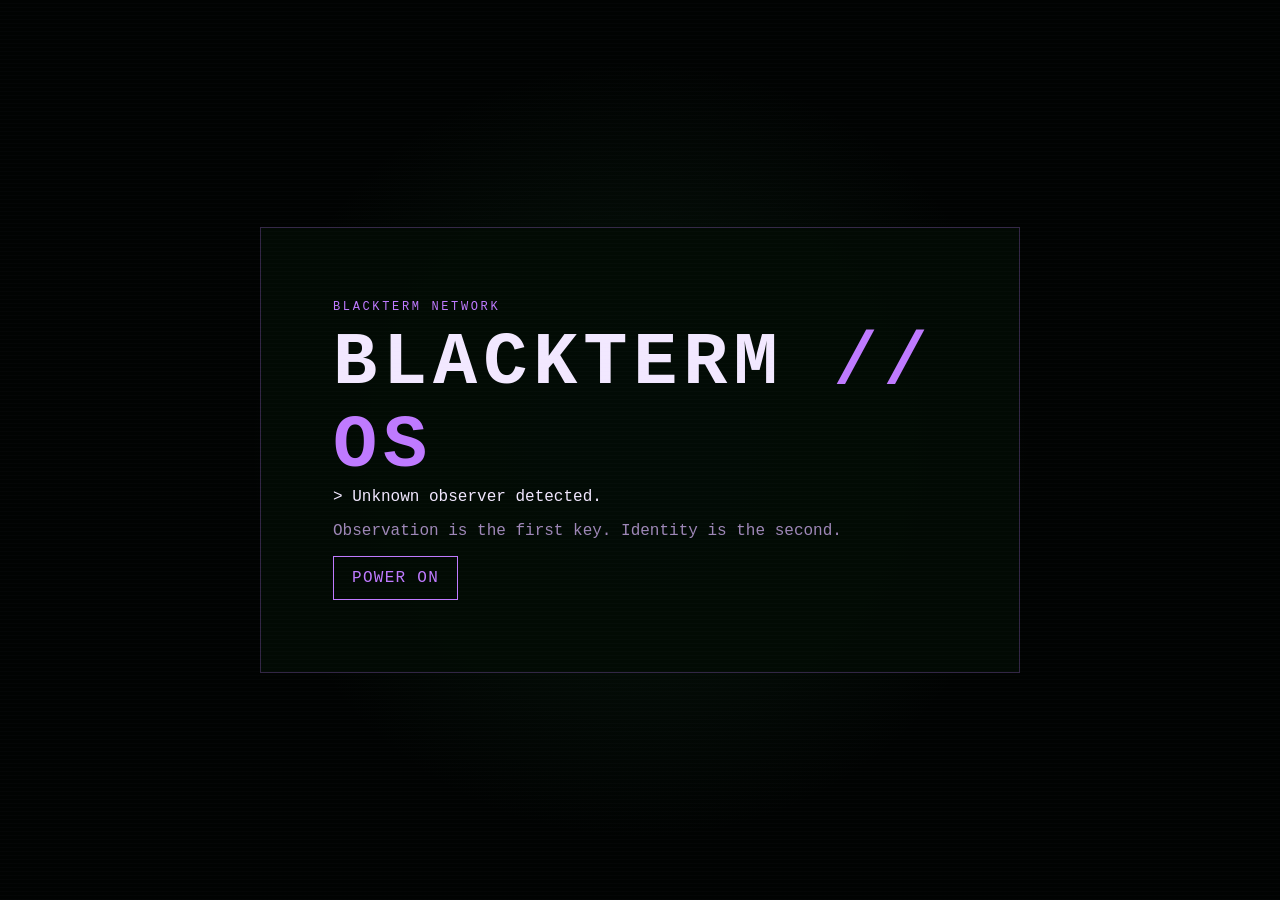
==== static/index.html @ 44a2e01e "Initial BLACKTERM release" ====
<!doctype html>
<html lang="en">
<head>
  <meta charset="utf-8">
  <meta name="viewport" content="width=device-width, initial-scale=1">
  <title>BLACKTERM OS // THE ARCHIVE</title>
  <link rel="stylesheet" href="/static/styles.css">
  <link rel="stylesheet" href="/static/os/os.css">
</head>
<body>
  <div id="crt-poweron" class="crt-poweron hidden" aria-hidden="true">
    <div class="crt-line"></div>
    <div class="crt-bloom"></div>
    <div class="crt-static"></div>
  </div>

  <section id="boot-sequence" class="boot-sequence hidden">
    <div class="boot-frame">
      <p class="eyebrow">BLACKTERM NETWORK</p>
      <h2>RESTORING SESSION</h2>
      <div id="boot-lines" class="boot-lines"></div>
      <div class="boot-progress"><i id="boot-progress-bar"></i></div>
      <div id="boot-summary" class="boot-summary"></div>
      <button id="boot-continue" class="hidden">PRESS ENTER</button>
    </div>
  </section>

  <section id="gate" class="os-gate">
    <div class="os-gate-card">
      <p class="eyebrow">BLACKTERM NETWORK</p>
      <h1>BLACKTERM <span>// OS</span></h1>
      <p>&gt; Unknown observer detected.</p>
      <p class="os-muted">Observation is the first key. Identity is the second.</p>
      <button id="begin-button">POWER ON</button>
    </div>
  </section>

  <main id="desktop" class="bt-desktop hidden os-startup-pending" aria-label="BLACKTERM OS desktop">

    <section id="desktop-bootstrap" class="desktop-bootstrap" aria-live="polite">
      <div class="desktop-bootstrap-card">
        <div class="bootstrap-heading">
          <span>BLACKTERM OS</span>
          <strong>BOOTSTRAP SEQUENCE</strong>
        </div>
        <div id="bootstrap-log" class="bootstrap-log"></div>
        <div class="bootstrap-progress">
          <i id="bootstrap-progress-bar"></i>
        </div>
        <div class="bootstrap-footer">
          <span id="bootstrap-stage">INITIALIZING</span>
          <strong id="bootstrap-percent">0%</strong>
        </div>
      </div>
    </section>

    <div class="desktop-wallpaper">

      <div class="void-orbit orbit-one"></div>
      <div class="void-orbit orbit-two"></div>
      <div class="void-sweep"></div>
      <svg id="relay-links" class="relay-links" viewBox="0 0 1000 700" preserveAspectRatio="none">
        <path id="link-a-b" d="M280 210 C420 130, 590 150, 725 240"></path>
        <path id="link-b-d" d="M725 240 C790 350, 760 470, 690 530"></path>
        <path id="link-d-c" d="M690 530 C560 610, 430 600, 350 510"></path>
        <path id="link-c-a" d="M350 510 C260 430, 235 320, 280 210"></path>
      </svg>
      <div class="packet packet-1"></div>
      <div class="packet packet-2"></div>
      <div class="relay-node node-a"><i></i><span>R-01</span></div>
      <div class="relay-node node-b"><i></i><span>R-07</span></div>
      <div class="relay-node node-c"><i></i><span>R-13</span></div>
      <div class="relay-node node-d"><i></i><span>R-19</span></div>
      <div class="void-dust"></div>

      <div class="wallpaper-mark">
        <span>BLACKTERM</span>
        <strong>// THE ARCHIVE</strong>
        <small>RECOVERED INTELLIGENCE WORKSTATION</small>
      </div>
    </div>

    <header class="os-topbar">
      <div class="os-brand">BLACKTERM OS</div>
      <div class="os-system-state">
        <span><i></i><strong id="living-heartbeat">ONLINE</strong></span>
        <span>MAIL <strong id="living-mail-count">0</strong></span>
        <span>EVENTS <strong id="living-event-count">0</strong></span>
        <span>INTEGRITY <strong id="living-integrity">100%</strong></span>
      </div>
      <div class="os-user">
        <span id="os-codename">OBS-00000</span>
        <button id="ambient-toggle" type="button">AUDIO: OFF</button>
      </div>
    </header>

    <section id="desktop-icons" class="desktop-icons">
      <button class="desktop-icon" data-open-app="archive">
        <span class="icon-glyph">A</span><strong>Archive</strong>
      </button>
      <button class="desktop-icon" data-open-app="terminal">
        <span class="icon-glyph">&gt;_</span><strong>Terminal</strong>
      </button>
      <button class="desktop-icon" data-open-app="explorer">
        <span class="icon-glyph">▣</span><strong>Files</strong>
      </button>
      <button class="desktop-icon" data-open-app="mail">
        <span class="icon-glyph">✉</span><strong>Mail</strong>
      </button>

      <button class="desktop-icon extended-app" data-open-app="processes">
        <span class="icon-glyph">▥</span><strong>Processes</strong>
      </button>
      <button class="desktop-icon extended-app" data-open-app="relay">
        <span class="icon-glyph">⌁</span><strong>Relay Monitor</strong>
      </button>
      <button class="desktop-icon extended-app" data-open-app="worldmap">
        <span class="icon-glyph">◎</span><strong>World Map</strong>
      </button>
      <button class="desktop-icon extended-app" data-open-app="knowledge">
        <span class="icon-glyph">K</span><strong>Knowledge</strong>
      </button>
      <button class="desktop-icon extended-app" data-open-app="editor">
        <span class="icon-glyph">✦</span><strong>Puzzle Editor</strong>
      </button>
      <button class="desktop-icon extended-app" data-open-app="audio">
        <span class="icon-glyph">♫</span><strong>Audio</strong>
      </button>
      <button class="desktop-icon extended-app" data-open-app="images">
        <span class="icon-glyph">▧</span><strong>Images</strong>
      </button>
      <button class="desktop-icon extended-app" data-open-app="hex">
        <span class="icon-glyph">0x</span><strong>Hex Viewer</strong>
      </button>
      <button class="desktop-icon extended-app" data-open-app="logs">
        <span class="icon-glyph">≡</span><strong>Logs</strong>
      </button>

      <button class="desktop-icon extended-app generator-icon" data-open-app="generator">
        <span class="icon-glyph">∞</span><strong>Generator</strong>
      </button>

      <button class="desktop-icon extended-app" data-open-app="search">
        <span class="icon-glyph">⌕</span><strong>Search</strong>
      </button>

    </section>

    <section id="window-layer" class="window-layer"></section>
    <aside id="toast-layer" class="toast-layer" aria-live="polite"></aside>

    <aside id="start-menu" class="start-menu hidden">
      <div class="start-profile">
        <span id="start-codename">OBS-00000</span>
        <small>AUTHORIZED OBSERVER</small>
      </div>
      <button data-open-app="archive">Archive</button>
      <button data-open-app="terminal">Terminal</button>
      <button data-open-app="explorer">File Explorer</button>
      <button data-open-app="mail">Mail</button>

      <button data-open-app="processes">Process Monitor</button>
      <button data-open-app="relay">Relay Monitor</button>
      <button data-open-app="worldmap">World Map</button>
      <button data-open-app="knowledge">Knowledge Base</button>
      <button data-open-app="editor">Puzzle Editor</button>
      <button data-open-app="audio">Audio Console</button>
      <button data-open-app="images">Image Viewer</button>
      <button data-open-app="hex">Hex Viewer</button>
      <button data-open-app="logs">Log Viewer</button>
      <button data-open-app="generator">Investigation Generator</button>
      <button data-open-app="search">Search Index</button>

      <a href="/admin">Archive Studio</a>
    </aside>

    <footer class="taskbar">
      <button id="start-button" class="start-button">BT</button>
      <div id="task-buttons" class="task-buttons"></div>
      <div class="taskbar-status">
        <span id="task-signal">SIGNAL 97%</span>
        <time id="os-clock">00:00:00 UTC</time>
      </div>
    </footer>
  </main>

  <template id="window-template">
    <article class="os-window">
      <header class="window-titlebar">
        <div class="window-title"></div>
        <div class="window-controls">
          <button data-window-action="minimize" aria-label="Minimize">—</button>
          <button data-window-action="maximize" aria-label="Maximize">□</button>
          <button data-window-action="close" aria-label="Close">×</button>
        </div>
      </header>
      <div class="window-content"></div>
      <div class="window-resize-handle" aria-hidden="true"></div>
    </article>
  </template>

  <template id="terminal-app-template">
    <section class="terminal-app">
      <div id="terminal-output" class="terminal-output" aria-live="polite"></div>
      <form id="terminal-form" class="terminal-form" autocomplete="off">
        <label for="terminal-input">OBS@ARCHIVE:~$</label>
        <input id="terminal-input" spellcheck="false" autocapitalize="off" autocomplete="off">
      </form>
      <p class="terminal-help">Type <strong>help</strong>. Use ↑/↓ and Tab.</p>
    </section>
  </template>

  <!-- archive-node-002: dGhlIG1hY2hpbmUgcmVtZW1iZXJz -->
  <!-- archive-node-003-source: NOTHING -->
  <script type="module" src="/static/app.js"></script>
</body>
</html>
---- static/styles.css ----
:root {
  color-scheme: dark;
  --bg: #030604;
  --panel: rgba(7, 17, 10, .88);
  --line: rgba(107, 255, 151, .22);
  --text: #d9ffe3;
  --muted: #72977c;
  --glow: #6bff97;
  --danger: #ff6b76;
  --archive-fragment-style: "HIDDEN";
}

* { box-sizing: border-box; }

body {
  margin: 0;
  min-height: 100vh;
  background:
    radial-gradient(circle at 50% -20%, rgba(36, 124, 63, .23), transparent 42%),
    linear-gradient(180deg, #050a06 0%, var(--bg) 70%);
  color: var(--text);
  font-family: Consolas, "Courier New", monospace;
}

body::before {
  content: "";
  position: fixed;
  inset: 0;
  pointer-events: none;
  background: repeating-linear-gradient(
    0deg,
    rgba(255,255,255,.018) 0,
    rgba(255,255,255,.018) 1px,
    transparent 1px,
    transparent 4px
  );
}

.noise {
  position: fixed;
  inset: 0;
  opacity: .035;
  pointer-events: none;
  background-image: url("data:image/svg+xml,%3Csvg viewBox='0 0 180 180' xmlns='http://www.w3.org/2000/svg'%3E%3Cfilter id='n'%3E%3CfeTurbulence type='fractalNoise' baseFrequency='.8' numOctaves='4' stitchTiles='stitch'/%3E%3C/filter%3E%3Crect width='100%25' height='100%25' filter='url(%23n)' opacity='1'/%3E%3C/svg%3E");
}

.shell {
  width: min(1080px, calc(100% - 32px));
  margin: 0 auto;
  padding: 48px 0 80px;
}

header {
  display: flex;
  align-items: flex-end;
  justify-content: space-between;
  gap: 24px;
  margin-bottom: 26px;
}

h1, h2, h3, p { margin-top: 0; }
h1 { margin-bottom: 0; letter-spacing: .08em; font-size: clamp(1.8rem, 5vw, 3.8rem); }
h1 span { color: var(--glow); }
h2 { margin-bottom: 0; }
.eyebrow { color: var(--glow); letter-spacing: .22em; font-size: .75rem; margin-bottom: 8px; }

.signal {
  color: var(--muted);
  font-size: .75rem;
  letter-spacing: .1em;
}
.signal i {
  display: inline-block;
  width: 8px;
  height: 8px;
  margin-right: 8px;
  border-radius: 50%;
  background: var(--glow);
  box-shadow: 0 0 16px var(--glow);
}

.panel {
  background: var(--panel);
  border: 1px solid var(--line);
  box-shadow: inset 0 0 40px rgba(39, 255, 96, .025);
  padding: 24px;
  backdrop-filter: blur(8px);
}

.gate { padding: clamp(28px, 7vw, 72px); }
.terminal-line { color: var(--glow); }

button {
  border: 1px solid var(--glow);
  background: transparent;
  color: var(--glow);
  padding: 12px 18px;
  font: inherit;
  cursor: pointer;
  letter-spacing: .08em;
  transition: .18s ease;
}

button:hover {
  background: var(--glow);
  color: #001b08;
  box-shadow: 0 0 24px rgba(107, 255, 151, .25);
}

.hidden { display: none !important; }

.status-grid {
  display: grid;
  grid-template-columns: repeat(3, 1fr);
  gap: 14px;
  margin-bottom: 14px;
}
.status-grid span { color: var(--muted); font-size: .72rem; }
.status-grid strong { display: block; margin-top: 10px; color: var(--glow); font-size: 1.15rem; }

.section-heading {
  display: flex;
  justify-content: space-between;
  gap: 20px;
  align-items: end;
  padding-bottom: 18px;
  border-bottom: 1px solid var(--line);
}

#solve-count { color: var(--muted); font-size: .78rem; }

.challenge {
  padding: 28px 0;
  border-bottom: 1px solid var(--line);
}
.challenge:last-child { border-bottom: 0; padding-bottom: 0; }
.challenge-top { display: flex; justify-content: space-between; gap: 20px; }
.challenge-number, .category { color: var(--glow); font-size: .72rem; letter-spacing: .12em; }
.challenge h3 { margin: 7px 0 14px; font-size: 1.35rem; }
.briefing { color: #a9c9b0; line-height: 1.65; max-width: 760px; }
.artifact {
  margin: 16px 0;
  padding: 14px;
  border-left: 2px solid var(--glow);
  background: rgba(107,255,151,.04);
  color: var(--glow);
  white-space: pre-wrap;
}

form { display: flex; max-width: 650px; margin-top: 18px; }
input {
  flex: 1;
  min-width: 0;
  border: 1px solid var(--line);
  border-right: 0;
  background: #020704;
  color: var(--text);
  font: inherit;
  padding: 12px 14px;
  outline: none;
}
input:focus { border-color: var(--glow); }
.result { min-height: 18px; margin: 12px 0 0; color: var(--muted); }
.result.correct { color: var(--glow); }
.result.wrong { color: var(--danger); }
.challenge.solved { opacity: .72; }
.challenge.solved form { display: none; }

@media (max-width: 700px) {
  header { align-items: flex-start; flex-direction: column; }
  .status-grid { grid-template-columns: 1fr; }
  .challenge-top, .section-heading { align-items: flex-start; flex-direction: column; }
}


.terminal-panel {
  margin-bottom: 14px;
}

.terminal-state {
  color: var(--muted);
  font-size: .74rem;
  letter-spacing: .12em;
}

.terminal-state i {
  display: inline-block;
  width: 7px;
  height: 7px;
  margin-right: 7px;
  border-radius: 50%;
  background: var(--glow);
  box-shadow: 0 0 12px var(--glow);
}

.terminal-output {
  height: 360px;
  margin-top: 20px;
  overflow-y: auto;
  border: 1px solid var(--line);
  background: rgba(0, 4, 1, .82);
  padding: 18px;
  line-height: 1.55;
  scrollbar-width: thin;
}

.terminal-line-output {
  margin: 0 0 8px;
  white-space: pre-wrap;
  overflow-wrap: anywhere;
}

.terminal-line-output.command {
  color: var(--glow);
}

.terminal-line-output.muted {
  color: var(--muted);
}

.terminal-line-output.error {
  color: var(--danger);
}

.terminal-line-output.system {
  color: #c9ffd6;
}

.terminal-form {
  display: flex;
  align-items: center;
  max-width: none;
  margin-top: 12px;
  border: 1px solid var(--line);
  background: #020704;
}

.terminal-form:focus-within {
  border-color: var(--glow);
  box-shadow: 0 0 18px rgba(107, 255, 151, .08);
}

.terminal-form label {
  flex: 0 0 auto;
  padding-left: 14px;
  color: var(--glow);
  font-size: .86rem;
}

.terminal-form input {
  width: 100%;
  border: 0;
  padding-left: 10px;
}

.terminal-help {
  margin: 10px 0 0;
  color: var(--muted);
  font-size: .74rem;
}

.terminal-help strong {
  color: var(--glow);
}

.terminal-glitch {
  animation: terminal-glitch .18s steps(2, end) 4;
}

@keyframes terminal-glitch {
  0% { transform: translate(0); filter: none; }
  25% { transform: translate(2px, -1px); filter: contrast(1.5); }
  50% { transform: translate(-2px, 1px); }
  75% { transform: translate(1px, 1px); filter: brightness(1.4); }
  100% { transform: translate(0); filter: none; }
}


.boot-sequence {
  position: fixed;
  inset: 0;
  z-index: 9999;
  display: grid;
  place-items: center;
  background:
    radial-gradient(circle at center, rgba(25, 100, 45, .15), transparent 55%),
    #010302;
}

.boot-frame {
  width: min(760px, calc(100% - 32px));
  border: 1px solid var(--line);
  background: rgba(2, 8, 4, .96);
  padding: clamp(28px, 6vw, 62px);
  box-shadow: 0 0 80px rgba(107,255,151,.06);
}

.boot-lines {
  min-height: 180px;
  margin: 26px 0;
  color: var(--muted);
  line-height: 1.7;
}

.boot-lines p {
  margin: 0 0 7px;
}

.boot-progress {
  height: 8px;
  border: 1px solid var(--line);
  margin: 20px 0;
  overflow: hidden;
}

.boot-progress i {
  display: block;
  width: 0%;
  height: 100%;
  background: var(--glow);
  box-shadow: 0 0 18px var(--glow);
  transition: width .35s ease;
}

.boot-summary {
  color: var(--text);
  line-height: 1.7;
  white-space: pre-line;
}

.living-strip {
  display: grid;
  grid-template-columns: repeat(4, 1fr) auto;
  gap: 10px;
  align-items: center;
  margin-bottom: 14px;
  padding: 16px 20px;
}

.living-strip div {
  min-width: 0;
}

.living-strip span {
  display: block;
  color: var(--muted);
  font-size: .68rem;
}

.living-strip strong {
  display: block;
  margin-top: 6px;
  color: var(--glow);
}

body.archive-pulse::after {
  content: "";
  position: fixed;
  inset: 0;
  pointer-events: none;
  z-index: 9000;
  background: rgba(107,255,151,.03);
  animation: archive-pulse .7s ease-out;
}

@keyframes archive-pulse {
  from { opacity: 1; }
  to { opacity: 0; }
}

@media (max-width: 800px) {
  .living-strip {
    grid-template-columns: repeat(2, 1fr);
  }

  .living-strip button {
    grid-column: 1 / -1;
  }
}


.boot-frame {
  position: relative;
  overflow: hidden;
}

.boot-frame::before {
  content: "";
  position: absolute;
  inset: 0;
  pointer-events: none;
  opacity: .07;
  background:
    linear-gradient(90deg, transparent 0%, rgba(107,255,151,.12) 50%, transparent 100%);
  transform: translateX(-100%);
  animation: boot-scan 3.8s linear infinite;
}

.boot-step {
  display: grid;
  grid-template-columns: 1fr auto;
  gap: 24px;
  margin-bottom: 8px;
  min-height: 22px;
}

.boot-step-label {
  color: var(--muted);
}

.boot-step-state {
  color: var(--glow);
  text-align: right;
  letter-spacing: .08em;
}

.boot-warning {
  margin-top: 20px;
  color: var(--danger);
  animation: warning-blink .75s steps(2, end) infinite;
}

.boot-corrupt {
  text-shadow:
    2px 0 rgba(255, 0, 70, .55),
    -2px 0 rgba(0, 200, 255, .45);
}

.boot-summary > div {
  margin-bottom: 5px;
}

.boot-exit {
  animation: boot-exit .3s ease forwards;
}

@keyframes boot-scan {
  to { transform: translateX(100%); }
}

@keyframes warning-blink {
  50% { opacity: .45; }
}

@keyframes boot-exit {
  to {
    opacity: 0;
    transform: scale(1.015);
    filter: blur(2px);
  }
}


.crt-poweron {
  position: fixed;
  inset: 0;
  z-index: 12000;
  background: #000;
  overflow: hidden;
  pointer-events: none;
}

.crt-line,
.crt-bloom,
.crt-static {
  position: absolute;
  inset: 0;
}

.crt-line {
  top: 50%;
  bottom: auto;
  height: 2px;
  background: #eaffef;
  box-shadow:
    0 0 8px #fff,
    0 0 26px var(--glow),
    0 0 72px var(--glow);
  transform: scaleX(.02);
  opacity: 0;
}

.crt-bloom {
  background:
    radial-gradient(
      ellipse at center,
      rgba(230, 255, 238, .95) 0%,
      rgba(107, 255, 151, .55) 8%,
      rgba(107, 255, 151, .14) 28%,
      rgba(0, 0, 0, 0) 68%
    );
  transform: scaleY(.01) scaleX(.15);
  opacity: 0;
}

.crt-static {
  opacity: 0;
  mix-blend-mode: screen;
  background-image:
    repeating-linear-gradient(
      0deg,
      rgba(255,255,255,.09) 0,
      rgba(255,255,255,.09) 1px,
      transparent 1px,
      transparent 3px
    ),
    url("data:image/svg+xml,%3Csvg viewBox='0 0 180 180' xmlns='http://www.w3.org/2000/svg'%3E%3Cfilter id='n'%3E%3CfeTurbulence type='fractalNoise' baseFrequency='.95' numOctaves='5' stitchTiles='stitch'/%3E%3C/filter%3E%3Crect width='100%25' height='100%25' filter='url(%23n)' opacity='1'/%3E%3C/svg%3E");
}

.crt-poweron.play .crt-line {
  animation: crt-line-on .34s ease-out forwards;
}

.crt-poweron.play .crt-bloom {
  animation: crt-bloom-on .72s .19s cubic-bezier(.16,.84,.2,1) forwards;
}

.crt-poweron.play .crt-static {
  animation: crt-static-burst .56s .42s steps(3, end) forwards;
}

@keyframes crt-line-on {
  0% {
    opacity: 0;
    transform: scaleX(.02);
  }
  28% {
    opacity: 1;
    transform: scaleX(.82);
  }
  70% {
    opacity: 1;
    transform: scaleX(1);
  }
  100% {
    opacity: 0;
    transform: scaleX(.96);
  }
}

@keyframes crt-bloom-on {
  0% {
    opacity: 0;
    transform: scaleY(.01) scaleX(.18);
  }
  20% {
    opacity: 1;
    transform: scaleY(.025) scaleX(.88);
  }
  56% {
    opacity: .95;
    transform: scaleY(.9) scaleX(1.03);
  }
  100% {
    opacity: 0;
    transform: scaleY(1.08) scaleX(1.02);
  }
}

@keyframes crt-static-burst {
  0% { opacity: 0; }
  18% { opacity: .42; }
  38% { opacity: .1; }
  58% { opacity: .3; }
  78% { opacity: .06; }
  100% { opacity: 0; }
}

.boot-network-flicker {
  animation: boot-network-flicker .48s steps(2, end);
}

@keyframes boot-network-flicker {
  0%, 100% {
    opacity: 1;
    transform: translateX(0);
    text-shadow: none;
  }
  20% {
    opacity: .25;
    transform: translateX(-3px);
    text-shadow:
      3px 0 rgba(255,0,70,.8),
      -3px 0 rgba(0,200,255,.7);
  }
  42% {
    opacity: .8;
    transform: translateX(2px);
  }
  64% {
    opacity: .15;
    transform: translateX(-1px);
  }
}

.boot-stall {
  color: var(--danger);
  margin-top: 18px;
  white-space: pre-line;
}

.boot-authorizing {
  opacity: .7;
  pointer-events: none;
}


/* =========================================================
   PURPLE VOID THEME
   ========================================================= */

:root {
  --bg: #05020a;
  --panel: rgba(13, 7, 24, .92);
  --line: rgba(191, 122, 255, .26);
  --text: #f2e8ff;
  --muted: #9e87b7;
  --glow: #bf7aff;
  --glow-soft: #7f46c7;
  --glow-cold: #d8b5ff;
  --danger: #ff5d8f;
}

body {
  background:
    radial-gradient(circle at 50% -20%, rgba(111, 46, 180, .28), transparent 42%),
    linear-gradient(180deg, #08030f 0%, #030106 76%);
}

body::before {
  background: repeating-linear-gradient(
    0deg,
    rgba(220, 184, 255, .018) 0,
    rgba(220, 184, 255, .018) 1px,
    transparent 1px,
    transparent 4px
  );
}

.signal i,
.terminal-state i,
.os-system-state i {
  background: var(--glow);
  box-shadow: 0 0 16px var(--glow);
}

button:hover {
  background: var(--glow);
  color: #100018;
  box-shadow: 0 0 24px rgba(191, 122, 255, .28);
}

input:focus,
textarea:focus,
select:focus {
  border-color: var(--glow);
  box-shadow: 0 0 18px rgba(191, 122, 255, .08);
}

.crt-line {
  background: #f8efff;
  box-shadow:
    0 0 8px #fff,
    0 0 26px var(--glow),
    0 0 72px var(--glow);
}

.crt-bloom {
  background:
    radial-gradient(
      ellipse at center,
      rgba(248, 237, 255, .95) 0%,
      rgba(191, 122, 255, .62) 8%,
      rgba(99, 49, 154, .18) 30%,
      rgba(0, 0, 0, 0) 70%
    );
}

.boot-sequence {
  background:
    radial-gradient(circle at center, rgba(113, 48, 182, .19), transparent 55%),
    #030106;
}

.boot-frame {
  background: rgba(8, 3, 15, .97);
  box-shadow: 0 0 95px rgba(191, 122, 255, .09);
}

.boot-progress i {
  background: linear-gradient(90deg, #7e3fc3, #bf7aff, #e0c0ff);
  box-shadow: 0 0 20px var(--glow);
}

.boot-frame::before {
  background:
    linear-gradient(90deg, transparent 0%, rgba(191,122,255,.16) 50%, transparent 100%);
}

body.archive-pulse::after {
  background: rgba(191,122,255,.045);
}

.boot-corrupt {
  text-shadow:
    2px 0 rgba(255, 64, 170, .6),
    -2px 0 rgba(80, 170, 255, .5);
}
---- static/os/os.css ----
html, body {
  width: 100%;
  height: 100%;
  overflow: hidden;
}

body {
  background: #010302;
}

.os-gate {
  width: 100%;
  height: 100%;
  display: grid;
  place-items: center;
  background:
    radial-gradient(circle at center, rgba(42, 140, 70, .14), transparent 50%),
    #010302;
}

.os-gate-card {
  width: min(760px, calc(100% - 32px));
  border: 1px solid var(--line);
  background: rgba(3, 11, 5, .94);
  padding: clamp(36px, 7vw, 72px);
}

.os-gate-card h1 {
  font-size: clamp(2rem, 6vw, 4.6rem);
}

.os-gate-card h1 span {
  color: var(--glow);
}

.os-muted {
  color: var(--muted);
}

.bt-desktop {
  position: fixed;
  inset: 0;
  overflow: hidden;
  background:
    radial-gradient(circle at 55% 38%, rgba(25, 92, 46, .19), transparent 42%),
    linear-gradient(145deg, #020604, #07130a 60%, #010302);
}

.desktop-wallpaper {
  position: absolute;
  inset: 42px 0 42px;
  display: grid;
  place-items: center;
  pointer-events: none;
}

.desktop-wallpaper::after {
  content: "";
  position: absolute;
  inset: 0;
  opacity: .18;
  background:
    linear-gradient(rgba(107,255,151,.04) 1px, transparent 1px),
    linear-gradient(90deg, rgba(107,255,151,.035) 1px, transparent 1px);
  background-size: 42px 42px;
  mask-image: radial-gradient(circle, #000 10%, transparent 72%);
}

.wallpaper-mark {
  text-align: center;
  opacity: .14;
  transform: translateY(-20px);
}

.wallpaper-mark span,
.wallpaper-mark strong {
  display: block;
  letter-spacing: .16em;
  font-size: clamp(2rem, 6vw, 6rem);
}

.wallpaper-mark strong {
  color: var(--glow);
}

.wallpaper-mark small {
  display: block;
  margin-top: 14px;
  letter-spacing: .35em;
}

.os-topbar,
.taskbar {
  position: absolute;
  left: 0;
  right: 0;
  height: 42px;
  z-index: 5000;
  display: flex;
  align-items: center;
  background: rgba(1, 6, 3, .95);
  border-color: var(--line);
  backdrop-filter: blur(12px);
}

.os-topbar {
  top: 0;
  border-bottom: 1px solid var(--line);
  padding: 0 14px;
}

.taskbar {
  bottom: 0;
  border-top: 1px solid var(--line);
}

.os-brand {
  color: var(--glow);
  font-weight: bold;
  letter-spacing: .12em;
}

.os-system-state {
  display: flex;
  gap: 20px;
  margin-left: auto;
  color: var(--muted);
  font-size: .7rem;
}

.os-system-state strong {
  color: var(--glow);
}

.os-system-state i {
  display: inline-block;
  width: 7px;
  height: 7px;
  background: var(--glow);
  border-radius: 50%;
  margin-right: 6px;
  box-shadow: 0 0 12px var(--glow);
}

.os-user {
  display: flex;
  align-items: center;
  gap: 12px;
  margin-left: 24px;
  color: var(--text);
  font-size: .74rem;
}

.os-user button {
  padding: 6px 9px;
  font-size: .65rem;
}

.desktop-icons {
  position: absolute;
  z-index: 5;
  top: 66px;
  left: 20px;
  display: grid;
  gap: 10px;
}

.desktop-icon {
  width: 92px;
  min-height: 82px;
  border: 1px solid transparent;
  display: grid;
  justify-items: center;
  gap: 7px;
  padding: 9px;
  color: var(--text);
}

.desktop-icon:hover,
.desktop-icon:focus {
  border-color: var(--line);
  background: rgba(107,255,151,.06);
}

.icon-glyph {
  width: 42px;
  height: 42px;
  display: grid;
  place-items: center;
  border: 1px solid var(--glow);
  color: var(--glow);
  font-size: 1.1rem;
  box-shadow: inset 0 0 15px rgba(107,255,151,.07);
}

.desktop-icon strong {
  font-size: .72rem;
}

.window-layer {
  position: absolute;
  inset: 42px 0 42px;
  z-index: 10;
  pointer-events: none;
}

.os-window {
  position: absolute;
  min-width: 420px;
  min-height: 280px;
  display: flex;
  flex-direction: column;
  border: 1px solid rgba(107,255,151,.35);
  background: rgba(2, 10, 5, .97);
  box-shadow: 0 18px 80px rgba(0,0,0,.62);
  opacity: 0;
  transform: scale(.985);
  transition: opacity .13s, transform .13s;
  pointer-events: auto;
  overflow: hidden;
}

.os-window.window-visible {
  opacity: 1;
  transform: scale(1);
}

.os-window.focused {
  border-color: var(--glow);
  box-shadow: 0 20px 90px rgba(0,0,0,.75), 0 0 24px rgba(107,255,151,.08);
}

.os-window.minimized {
  display: none;
}

.os-window.maximized {
  left: 0 !important;
  top: 0 !important;
  width: 100% !important;
  height: 100% !important;
}

.window-titlebar {
  height: 36px;
  flex: 0 0 36px;
  display: flex;
  align-items: center;
  justify-content: space-between;
  border-bottom: 1px solid var(--line);
  background: rgba(9, 25, 13, .96);
  cursor: move;
  user-select: none;
}

.window-title {
  padding-left: 12px;
  color: var(--glow);
  font-size: .76rem;
  letter-spacing: .08em;
}

.window-controls {
  display: flex;
  height: 100%;
}

.window-controls button {
  width: 38px;
  border: 0;
  border-left: 1px solid var(--line);
  padding: 0;
}

.window-controls button:last-child:hover {
  background: #8c2028;
  color: white;
}

.window-content {
  flex: 1;
  min-height: 0;
  overflow: auto;
}

.window-resize-handle {
  position: absolute;
  width: 18px;
  height: 18px;
  right: 0;
  bottom: 0;
  cursor: nwse-resize;
}

.start-button {
  width: 48px;
  height: 100%;
  border: 0;
  border-right: 1px solid var(--line);
  font-weight: bold;
}

.task-buttons {
  flex: 1;
  height: 100%;
  display: flex;
  overflow: hidden;
}

.task-button {
  min-width: 130px;
  max-width: 190px;
  height: 100%;
  border: 0;
  border-right: 1px solid var(--line);
  overflow: hidden;
  text-overflow: ellipsis;
  white-space: nowrap;
  color: var(--muted);
}

.task-button.active {
  color: var(--glow);
  background: rgba(107,255,151,.08);
  box-shadow: inset 0 -2px var(--glow);
}

.taskbar-status {
  display: flex;
  gap: 16px;
  align-items: center;
  padding: 0 16px;
  color: var(--muted);
  font-size: .7rem;
}

.start-menu {
  position: absolute;
  left: 0;
  bottom: 42px;
  z-index: 6000;
  width: 290px;
  border: 1px solid var(--line);
  background: rgba(2, 10, 5, .98);
  box-shadow: 15px -15px 60px rgba(0,0,0,.55);
  padding: 12px;
}

.start-profile {
  padding: 14px;
  border-bottom: 1px solid var(--line);
  margin-bottom: 8px;
}

.start-profile span,
.start-profile small {
  display: block;
}

.start-profile span {
  color: var(--glow);
}

.start-profile small {
  color: var(--muted);
  margin-top: 5px;
}

.start-menu button,
.start-menu a {
  width: 100%;
  display: block;
  text-align: left;
  border: 0;
  padding: 12px 14px;
  color: var(--text);
  text-decoration: none;
}

.start-menu button:hover,
.start-menu a:hover {
  background: rgba(107,255,151,.08);
  color: var(--glow);
}

/* Apps */
.terminal-app {
  height: 100%;
  display: flex;
  flex-direction: column;
  padding: 12px;
}

.terminal-app .terminal-output {
  flex: 1;
  height: auto;
  margin-top: 0;
}

.mail-app,
.explorer-layout {
  height: 100%;
  display: grid;
}

.mail-app {
  grid-template-columns: 330px 1fr;
}

.mail-list,
.explorer-sidebar {
  border-right: 1px solid var(--line);
  overflow: auto;
  background: rgba(0,4,1,.5);
}

.mail-item {
  width: 100%;
  display: grid;
  gap: 5px;
  text-align: left;
  border: 0;
  border-bottom: 1px solid var(--line);
  padding: 14px;
  color: var(--muted);
}

.mail-item strong {
  color: var(--text);
}

.mail-item.unread strong,
.mail-item.unread span {
  color: var(--glow);
}

.mail-item.selected {
  background: rgba(107,255,151,.08);
}

.mail-viewer,
.file-preview {
  padding: 24px;
  overflow: auto;
}

.mail-body,
.file-content {
  white-space: pre-wrap;
  line-height: 1.65;
  color: #b5d8bd;
}

.archive-app {
  padding: 18px;
}

.archive-tabs {
  display: flex;
  gap: 8px;
  border-bottom: 1px solid var(--line);
  padding-bottom: 12px;
  position: sticky;
  top: -18px;
  background: rgba(2,10,5,.98);
  z-index: 2;
}

.archive-tabs button.active {
  background: var(--glow);
  color: #001b08;
}

.archive-panel {
  display: grid;
  gap: 12px;
  padding-top: 16px;
}

.os-card {
  border: 1px solid var(--line);
  padding: 18px;
  background: rgba(107,255,151,.025);
}

.os-card.resolved {
  border-color: rgba(107,255,151,.55);
}

.os-card p {
  color: #a9c9b0;
  line-height: 1.55;
}

.card-meta {
  color: var(--muted);
  margin: 12px 0;
  font-size: .72rem;
}

.os-card form {
  display: flex;
  max-width: 720px;
}

.explorer-app {
  height: 100%;
  display: flex;
  flex-direction: column;
}

.explorer-toolbar {
  display: flex;
  border-bottom: 1px solid var(--line);
  padding: 8px;
  gap: 8px;
}

.explorer-toolbar input {
  flex: 1;
  border: 1px solid var(--line);
  background: #020704;
  color: var(--text);
  padding: 9px 12px;
  font: inherit;
}

.explorer-layout {
  flex: 1;
  min-height: 0;
  grid-template-columns: 180px minmax(300px, 1fr) 330px;
}

.explorer-sidebar {
  padding: 10px;
}

.explorer-sidebar button {
  width: 100%;
  border: 0;
  text-align: left;
  padding: 10px;
}

.explorer-files {
  padding: 14px;
  overflow: auto;
  display: grid;
  grid-template-columns: repeat(auto-fill, minmax(145px, 1fr));
  align-content: start;
  gap: 9px;
}

.file-entry {
  min-height: 90px;
  display: grid;
  justify-items: center;
  align-content: center;
  gap: 7px;
  border: 1px solid transparent;
  color: var(--muted);
}

.file-entry:hover,
.file-entry:focus {
  border-color: var(--line);
  background: rgba(107,255,151,.06);
}

.file-icon {
  color: var(--glow);
  font-size: 1.5rem;
}

.file-entry strong {
  color: var(--text);
  font-size: .75rem;
  text-align: center;
  overflow-wrap: anywhere;
}

.file-entry small {
  font-size: .62rem;
}

.file-preview {
  border-left: 1px solid var(--line);
}

.empty-state {
  color: var(--muted);
}

@media (max-width: 800px) {
  .os-system-state { display: none; }
  .os-user button { display: none; }
  .desktop-icons { grid-template-columns: repeat(2, 92px); }
  .os-window {
    left: 5px !important;
    top: 5px !important;
    width: calc(100% - 10px) !important;
    height: calc(100% - 10px) !important;
  }
  .mail-app { grid-template-columns: 1fr; }
  .mail-list { max-height: 210px; border-right: 0; border-bottom: 1px solid var(--line); }
  .explorer-layout { grid-template-columns: 1fr; }
  .explorer-sidebar, .file-preview { display: none; }
}


/* =========================================================
   PURPLE VOID OS
   ========================================================= */

.bt-desktop {
  background:
    radial-gradient(circle at 52% 42%, rgba(118, 55, 190, .19), transparent 30%),
    radial-gradient(circle at 78% 18%, rgba(47, 22, 83, .24), transparent 34%),
    linear-gradient(145deg, #030106, #0d0618 58%, #020104);
}

.desktop-wallpaper {
  overflow: hidden;
  isolation: isolate;
}

.desktop-wallpaper::before {
  content: "";
  position: absolute;
  inset: 0;
  opacity: .32;
  background:
    radial-gradient(circle at 50% 50%, rgba(181, 112, 255, .12), transparent 24%),
    repeating-radial-gradient(
      circle at 50% 50%,
      rgba(191,122,255,.09) 0,
      rgba(191,122,255,.09) 1px,
      transparent 1px,
      transparent 96px
    );
  mask-image: radial-gradient(circle, #000 12%, transparent 72%);
}

.desktop-wallpaper::after {
  opacity: .22;
  background:
    linear-gradient(rgba(191,122,255,.045) 1px, transparent 1px),
    linear-gradient(90deg, rgba(191,122,255,.04) 1px, transparent 1px);
  background-size: 46px 46px;
  mask-image: radial-gradient(circle, #000 12%, transparent 72%);
}

.wallpaper-mark {
  z-index: 4;
  opacity: .17;
}

.wallpaper-mark strong {
  color: var(--glow);
  text-shadow: 0 0 35px rgba(191,122,255,.24);
}

.void-orbit {
  position: absolute;
  z-index: 1;
  left: 50%;
  top: 50%;
  border: 1px solid rgba(191,122,255,.12);
  border-radius: 50%;
  transform: translate(-50%, -50%);
}

.orbit-one {
  width: min(58vw, 900px);
  aspect-ratio: 1;
  animation: void-rotate 46s linear infinite;
}

.orbit-two {
  width: min(38vw, 600px);
  aspect-ratio: 1;
  border-style: dashed;
  border-color: rgba(221,180,255,.13);
  animation: void-rotate-reverse 33s linear infinite;
}

.void-sweep {
  position: absolute;
  z-index: 2;
  left: 50%;
  top: 50%;
  width: min(58vw, 900px);
  aspect-ratio: 1;
  border-radius: 50%;
  transform: translate(-50%, -50%);
  background: conic-gradient(
    from 0deg,
    transparent 0deg,
    transparent 326deg,
    rgba(191,122,255,.02) 331deg,
    rgba(191,122,255,.24) 356deg,
    transparent 360deg
  );
  filter: blur(.2px);
  animation: void-sweep 8.5s linear infinite;
}

.void-sweep::after {
  content: "";
  position: absolute;
  inset: 8%;
  border-radius: 50%;
  border: 1px solid rgba(191,122,255,.07);
}

.relay-node {
  position: absolute;
  z-index: 3;
  display: flex;
  align-items: center;
  gap: 7px;
  color: rgba(221, 190, 255, .45);
  font-size: .62rem;
  letter-spacing: .14em;
}

.relay-node i {
  width: 7px;
  height: 7px;
  border-radius: 50%;
  background: var(--glow);
  box-shadow:
    0 0 8px var(--glow),
    0 0 22px rgba(191,122,255,.72);
  animation: relay-pulse 2.4s ease-in-out infinite;
}

.node-a { left: 28%; top: 30%; }
.node-b { right: 27%; top: 34%; }
.node-c { left: 34%; bottom: 27%; }
.node-d { right: 31%; bottom: 24%; }

.node-b i { animation-delay: .7s; }
.node-c i { animation-delay: 1.2s; }
.node-d i { animation-delay: 1.7s; }

.void-dust {
  position: absolute;
  z-index: 0;
  inset: 0;
  opacity: .22;
  background-image:
    radial-gradient(circle at 15% 20%, rgba(221,190,255,.55) 0 1px, transparent 1.5px),
    radial-gradient(circle at 68% 28%, rgba(191,122,255,.48) 0 1px, transparent 1.4px),
    radial-gradient(circle at 82% 71%, rgba(221,190,255,.42) 0 1px, transparent 1.5px),
    radial-gradient(circle at 36% 74%, rgba(191,122,255,.4) 0 1px, transparent 1.5px);
  background-size: 210px 210px, 275px 275px, 330px 330px, 180px 180px;
  animation: void-drift 28s linear infinite;
}

.os-topbar,
.taskbar {
  background: rgba(5, 2, 10, .96);
}

.os-brand,
.window-title,
.os-system-state strong,
.start-profile span {
  color: var(--glow);
}

.os-window {
  border-color: rgba(191,122,255,.34);
  background: rgba(8, 3, 15, .97);
  box-shadow: 0 18px 80px rgba(0,0,0,.68);
}

.os-window.focused {
  border-color: var(--glow);
  box-shadow:
    0 20px 90px rgba(0,0,0,.78),
    0 0 28px rgba(191,122,255,.11);
}

.window-titlebar {
  background:
    linear-gradient(90deg, rgba(48,20,78,.97), rgba(13,6,24,.97));
}

.icon-glyph {
  border-color: var(--glow);
  color: var(--glow);
  box-shadow:
    inset 0 0 18px rgba(191,122,255,.08),
    0 0 12px rgba(191,122,255,.06);
}

.desktop-icon:hover,
.desktop-icon:focus,
.start-menu button:hover,
.start-menu a:hover,
.task-button.active,
.mail-item.selected,
.file-entry:hover,
.file-entry:focus {
  background: rgba(191,122,255,.085);
}

.task-button.active {
  color: var(--glow);
  box-shadow: inset 0 -2px var(--glow);
}

.start-menu {
  background: rgba(8, 3, 15, .985);
  box-shadow: 15px -15px 70px rgba(0,0,0,.64);
}

.archive-tabs {
  background: rgba(8,3,15,.98);
}

.archive-tabs button.active {
  background: var(--glow);
  color: #13001e;
}

.os-card,
.builder-card {
  background: rgba(191,122,255,.028);
}

.file-icon {
  color: var(--glow);
}

@keyframes void-rotate {
  to { transform: translate(-50%, -50%) rotate(360deg); }
}

@keyframes void-rotate-reverse {
  to { transform: translate(-50%, -50%) rotate(-360deg); }
}

@keyframes void-sweep {
  to { transform: translate(-50%, -50%) rotate(360deg); }
}

@keyframes relay-pulse {
  0%, 100% {
    opacity: .45;
    transform: scale(.82);
  }
  50% {
    opacity: 1;
    transform: scale(1.25);
  }
}

@keyframes void-drift {
  to { background-position: 90px 140px, -120px 75px, 80px -110px, -70px -80px; }
}

@media (prefers-reduced-motion: reduce) {
  .void-orbit,
  .void-sweep,
  .relay-node i,
  .void-dust {
    animation: none;
  }
}


/* =========================================================
   LIVING DESKTOP UPGRADE
   ========================================================= */

.relay-links {
  position: absolute;
  z-index: 2;
  inset: 0;
  width: 100%;
  height: 100%;
  opacity: .32;
  pointer-events: none;
}

.relay-links path {
  fill: none;
  stroke: rgba(191,122,255,.22);
  stroke-width: 1.2;
  stroke-dasharray: 5 10;
  animation: relay-dash 16s linear infinite;
}

.packet {
  position: absolute;
  z-index: 4;
  width: 8px;
  height: 8px;
  border-radius: 50%;
  background: #efe2ff;
  box-shadow:
    0 0 8px #fff,
    0 0 18px var(--glow),
    0 0 34px var(--glow);
  opacity: 0;
}

.packet-1 {
  animation: packet-a-b 10s ease-in-out infinite;
}

.packet-2 {
  animation: packet-c-d 13s 3.2s ease-in-out infinite;
}

.toast-layer {
  position: absolute;
  right: 18px;
  bottom: 58px;
  z-index: 7000;
  width: min(340px, calc(100% - 36px));
  display: grid;
  gap: 10px;
  pointer-events: none;
}

.os-toast {
  border: 1px solid var(--line);
  border-left: 3px solid var(--glow);
  background: rgba(8,3,15,.97);
  box-shadow: 0 18px 45px rgba(0,0,0,.52);
  padding: 14px 16px;
  transform: translateX(120%);
  opacity: 0;
  transition: transform .24s ease, opacity .24s ease;
}

.os-toast.visible {
  transform: translateX(0);
  opacity: 1;
}

.os-toast.warning {
  border-left-color: var(--danger);
}

.os-toast span {
  color: var(--glow);
  font-size: .72rem;
  letter-spacing: .12em;
}

.os-toast p {
  margin: 7px 0 0;
  color: var(--text);
}

.os-window.window-closing {
  opacity: 0;
  transform: scale(.965) translateY(8px);
}

.os-window.window-minimizing {
  opacity: 0;
  transform: scale(.88) translateY(80px);
}

.os-window.window-restoring {
  animation: window-restore .17s ease-out;
}

.text-viewer-app {
  padding: 24px;
  height: 100%;
  overflow: auto;
}

.story-file-icon .icon-glyph {
  border-style: dashed;
}

.explorer-toolbar {
  align-items: center;
}

.explorer-breadcrumbs {
  flex: 1;
  min-width: 0;
  display: flex;
  align-items: center;
  overflow-x: auto;
  border: 1px solid var(--line);
  background: #050209;
  padding: 3px 6px;
}

.crumb {
  border: 0;
  padding: 5px 7px;
  white-space: nowrap;
  color: var(--muted);
}

.crumb:hover {
  background: rgba(191,122,255,.08);
  color: var(--glow);
}

.crumb-divider {
  color: rgba(191,122,255,.38);
}

.explorer-search {
  width: 230px;
}

.explorer-sidebar h4 {
  margin: 6px 8px 10px;
  color: var(--muted);
  font-size: .64rem;
  letter-spacing: .16em;
}

.explorer-status {
  height: 30px;
  display: flex;
  justify-content: space-between;
  align-items: center;
  border-top: 1px solid var(--line);
  padding: 0 12px;
  color: var(--muted);
  font-size: .64rem;
}

.file-entry {
  transition:
    transform .14s ease,
    background .14s ease,
    border-color .14s ease;
}

.file-entry:hover {
  transform: translateY(-2px);
}

.desktop-icon {
  transition:
    transform .14s ease,
    background .14s ease,
    border-color .14s ease,
    filter .14s ease;
}

.desktop-icon:hover {
  transform: translateY(-2px);
  filter: brightness(1.16);
}

@keyframes relay-dash {
  to { stroke-dashoffset: -180; }
}

@keyframes packet-a-b {
  0%, 12% { left: 28%; top: 30%; opacity: 0; }
  18% { opacity: 1; }
  48% { left: 47%; top: 22%; opacity: 1; }
  78% { left: 72%; top: 34%; opacity: 1; }
  84%, 100% { left: 72%; top: 34%; opacity: 0; }
}

@keyframes packet-c-d {
  0%, 12% { left: 34%; top: 72%; opacity: 0; }
  18% { opacity: 1; }
  48% { left: 50%; top: 80%; opacity: 1; }
  78% { left: 69%; top: 76%; opacity: 1; }
  84%, 100% { left: 69%; top: 76%; opacity: 0; }
}

@keyframes window-restore {
  from {
    opacity: .3;
    transform: scale(.9) translateY(32px);
  }
  to {
    opacity: 1;
    transform: scale(1) translateY(0);
  }
}


/* =========================================================
   DESKTOP BOOT APPLICATIONS
   ========================================================= */

.os-startup-pending .desktop-wallpaper,
.os-startup-pending .os-topbar,
.os-startup-pending .desktop-icons,
.os-startup-pending .taskbar {
  visibility: hidden;
}

.desktop-bootstrap {
  position: absolute;
  inset: 42px 0 42px;
  z-index: 9000;
  display: grid;
  place-items: center;
  background:
    radial-gradient(circle at 50% 45%, rgba(116, 55, 184, .12), transparent 38%),
    rgba(3, 1, 7, .975);
  opacity: 0;
  pointer-events: none;
  transition: opacity .24s ease, filter .24s ease;
}

.desktop-bootstrap.visible {
  opacity: 1;
  pointer-events: auto;
}

.desktop-bootstrap.bootstrap-exit {
  opacity: 0;
  filter: blur(3px);
}

.desktop-bootstrap-card {
  width: min(720px, calc(100% - 42px));
  border: 1px solid rgba(191, 122, 255, .35);
  background: rgba(8, 3, 15, .96);
  box-shadow:
    0 24px 100px rgba(0, 0, 0, .75),
    0 0 50px rgba(191, 122, 255, .08);
  padding: 26px;
}

.bootstrap-heading {
  display: flex;
  justify-content: space-between;
  gap: 18px;
  border-bottom: 1px solid var(--line);
  padding-bottom: 12px;
  color: var(--muted);
  font-size: .72rem;
  letter-spacing: .12em;
}

.bootstrap-heading strong {
  color: var(--glow);
}

.bootstrap-log {
  height: 290px;
  overflow: hidden;
  padding: 20px 0;
}

.bootstrap-row {
  min-height: 27px;
  display: grid;
  grid-template-columns: 1fr auto;
  gap: 24px;
  align-items: center;
  color: var(--muted);
  font-size: .78rem;
}

.bootstrap-row strong {
  color: var(--glow);
  letter-spacing: .08em;
}

.bootstrap-row.success span,
.bootstrap-row.success strong {
  color: var(--glow-cold);
  text-shadow: 0 0 12px rgba(191, 122, 255, .28);
}

.bootstrap-progress {
  height: 7px;
  border: 1px solid var(--line);
  overflow: hidden;
  background: rgba(0, 0, 0, .35);
}

.bootstrap-progress i {
  display: block;
  width: 0%;
  height: 100%;
  background: linear-gradient(90deg, #6c2fae, #bf7aff, #e6d0ff);
  box-shadow: 0 0 20px rgba(191, 122, 255, .7);
  transition: width .3s ease;
}

.bootstrap-footer {
  display: flex;
  justify-content: space-between;
  margin-top: 10px;
  color: var(--muted);
  font-size: .66rem;
  letter-spacing: .12em;
}

.bootstrap-footer strong {
  color: var(--glow);
}

.os-booting {
  cursor: wait;
}

.os-booting .window-layer,
.os-booting .start-menu,
.os-booting .toast-layer {
  pointer-events: none;
}

.os-booting .desktop-wallpaper,
.os-booting .os-topbar,
.os-booting .taskbar,
.os-booting .desktop-icon {
  opacity: 0;
}

.os-booting .desktop-wallpaper {
  transform: scale(1.035);
  filter: blur(9px) brightness(.45);
}

.os-booting .os-topbar {
  transform: translateY(-100%);
}

.os-booting .taskbar {
  transform: translateY(100%);
}

.os-booting .desktop-icon {
  transform: translateY(10px) scale(.9);
  pointer-events: none;
}

.os-booting .os-system-state > span,
.os-booting .os-user {
  opacity: 0;
  transform: translateY(-5px);
}

.desktop-wallpaper,
.os-topbar,
.taskbar,
.desktop-icon,
.os-system-state > span,
.os-user {
  transition:
    opacity .35s ease,
    transform .35s ease,
    filter .55s ease;
}

.os-booting .startup-revealed,
.os-booting .desktop-wallpaper.startup-revealed,
.os-booting .os-topbar.startup-revealed,
.os-booting .taskbar.startup-revealed,
.os-booting .desktop-icon.startup-revealed,
.os-booting .os-system-state > span.startup-revealed,
.os-booting .os-user.startup-revealed {
  opacity: 1;
  transform: none;
}

.os-booting .desktop-wallpaper.startup-revealed {
  filter: blur(0) brightness(1);
}

.os-ready .desktop-wallpaper,
.os-ready .os-topbar,
.os-ready .taskbar,
.os-ready .desktop-icon,
.os-ready .os-system-state > span,
.os-ready .os-user {
  opacity: 1;
  transform: none;
  filter: none;
}

@media (max-width: 700px) {
  .desktop-bootstrap-card {
    padding: 18px;
  }

  .bootstrap-log {
    height: 250px;
  }

  .bootstrap-row {
    font-size: .68rem;
    gap: 12px;
  }
}

@media (prefers-reduced-motion: reduce) {
  .desktop-bootstrap,
  .desktop-wallpaper,
  .os-topbar,
  .taskbar,
  .desktop-icon,
  .os-system-state > span,
  .os-user {
    transition-duration: .01ms;
  }
}


/* =========================================================
   DESKTOP BOOT POLISH
   ========================================================= */

.desktop-bootstrap-card {
  position: relative;
  overflow: hidden;
}

.desktop-bootstrap-card::before {
  content: "";
  position: absolute;
  inset: 0;
  pointer-events: none;
  opacity: .07;
  background:
    linear-gradient(
      110deg,
      transparent 0%,
      transparent 42%,
      rgba(225, 194, 255, .22) 50%,
      transparent 58%,
      transparent 100%
    );
  transform: translateX(-120%);
  animation: bootstrap-scan 5.8s linear infinite;
}

.bootstrap-card-enter {
  animation: bootstrap-card-enter .32s ease-out both;
}

.bootstrap-state.pending {
  color: rgba(191, 122, 255, .35);
  animation: bootstrap-pending .65s steps(2, end) infinite;
}

.bootstrap-state.state-arrival {
  animation: state-arrival .24s ease-out;
}

.bootstrap-row.attention span,
.bootstrap-row.attention strong {
  color: var(--glow-cold);
}

.bootstrap-transfer {
  margin: 8px 0 10px;
  padding-left: 12px;
  border-left: 1px solid rgba(191, 122, 255, .24);
  opacity: .85;
}

.transfer-heading {
  display: flex;
  justify-content: space-between;
  gap: 18px;
  color: var(--muted);
  font-size: .68rem;
  letter-spacing: .05em;
}

.transfer-heading strong {
  color: var(--glow);
}

.transfer-track {
  height: 3px;
  margin-top: 6px;
  overflow: hidden;
  background: rgba(191, 122, 255, .08);
}

.transfer-track i {
  display: block;
  width: 0%;
  height: 100%;
  background: linear-gradient(90deg, #6c2fae, #bf7aff, #e6d0ff);
  box-shadow: 0 0 10px rgba(191, 122, 255, .6);
  transition: width .12s ease;
}

.bootstrap-transfer.complete {
  opacity: .55;
}

.bootstrap-welcome {
  margin-top: 14px;
  color: var(--glow-cold);
  font-size: .78rem;
  letter-spacing: .12em;
  text-shadow: 0 0 14px rgba(191, 122, 255, .24);
}

.os-booting .desktop-wallpaper.wallpaper-warming {
  opacity: .7;
  filter: blur(10px) brightness(.48) saturate(.75);
  transform: scale(1.04);
}

.os-booting .desktop-wallpaper.wallpaper-sharpened {
  opacity: 1;
  filter: blur(0) brightness(1) saturate(1);
  transform: scale(1);
}

.os-booting .desktop-icon.startup-icon-energize .icon-glyph {
  animation: icon-energize .42s ease-out;
}

.os-booting .desktop-icon.startup-received {
  opacity: 1;
  transform: none;
  animation: received-file-drop .38s cubic-bezier(.2, .9, .25, 1.2);
}

.os-booting .desktop-icon.startup-received .icon-glyph {
  animation: received-file-glow .55s ease-out;
}

.os-ready .desktop-icon:focus-visible,
.os-ready button:focus-visible {
  outline: 1px solid var(--glow-cold);
  outline-offset: 3px;
}

.bootstrap-log {
  scrollbar-width: thin;
  scrollbar-color: rgba(191,122,255,.34) transparent;
}

@keyframes bootstrap-card-enter {
  from {
    opacity: 0;
    transform: scale(.985) translateY(8px);
    filter: blur(2px);
  }
  to {
    opacity: 1;
    transform: scale(1) translateY(0);
    filter: blur(0);
  }
}

@keyframes bootstrap-scan {
  to { transform: translateX(120%); }
}

@keyframes bootstrap-pending {
  50% { opacity: .28; }
}

@keyframes state-arrival {
  from {
    opacity: 0;
    transform: translateX(7px);
    text-shadow: 0 0 20px var(--glow);
  }
  to {
    opacity: 1;
    transform: translateX(0);
    text-shadow: none;
  }
}

@keyframes icon-energize {
  0% {
    box-shadow: 0 0 0 rgba(191,122,255,0);
    transform: scale(.82);
  }
  55% {
    box-shadow:
      inset 0 0 22px rgba(191,122,255,.18),
      0 0 30px rgba(191,122,255,.36);
    transform: scale(1.09);
  }
  100% {
    transform: scale(1);
  }
}

@keyframes received-file-drop {
  from {
    opacity: 0;
    transform: translateY(-14px) scale(.88);
  }
  to {
    opacity: 1;
    transform: translateY(0) scale(1);
  }
}

@keyframes received-file-glow {
  0% {
    background: rgba(239,226,255,.8);
    color: #14001f;
    box-shadow: 0 0 30px var(--glow);
  }
  100% {
    background: transparent;
    color: var(--glow);
  }
}

@media (prefers-reduced-motion: reduce) {
  .desktop-bootstrap-card::before,
  .bootstrap-state.pending,
  .startup-icon-energize .icon-glyph,
  .startup-received,
  .startup-received .icon-glyph {
    animation: none !important;
  }
}


/* =========================================================
   CORE OS APPLICATION SUITE
   ========================================================= */

.desktop-icons {
  grid-template-columns: repeat(2, 92px);
  max-height: calc(100vh - 112px);
  overflow-y: auto;
  padding-right: 6px;
}

.extended-app .icon-glyph {
  border-style: double;
}

.core-app {
  height: 100%;
  min-height: 0;
  color: var(--text);
}

.app-toolbar {
  min-height: 66px;
  display: flex;
  align-items: center;
  justify-content: space-between;
  gap: 18px;
  border-bottom: 1px solid var(--line);
  padding: 12px 18px;
  background: rgba(14, 6, 25, .76);
}

.app-toolbar h2,
.audio-workbench h2,
.search-hero h2 {
  margin: 4px 0 0;
}

.toolbar-actions {
  display: flex;
  align-items: center;
  gap: 8px;
}

.toolbar-actions input,
.toolbar-actions select,
.app-toolbar select,
.app-toolbar input,
.knowledge-index input,
.search-hero input,
.editor-form input,
.editor-form textarea {
  border: 1px solid var(--line);
  background: #050209;
  color: var(--text);
  padding: 9px 11px;
  font: inherit;
}

.button-link {
  border: 1px solid var(--glow);
  color: var(--glow);
  padding: 10px 14px;
  text-decoration: none;
}

.process-summary,
.editor-overview,
.metric-grid {
  display: grid;
  grid-template-columns: repeat(4, 1fr);
  gap: 9px;
  padding: 12px;
}

.process-summary article,
.editor-overview article,
.metric-grid article {
  border: 1px solid var(--line);
  background: rgba(191,122,255,.025);
  padding: 12px;
}

.process-summary span,
.editor-overview span,
.metric-grid span {
  display: block;
  color: var(--muted);
  font-size: .64rem;
}

.process-summary strong,
.editor-overview strong,
.metric-grid strong {
  display: block;
  margin-top: 6px;
  color: var(--glow);
}

.process-monitor {
  display: grid;
  grid-template-rows: auto auto 1fr;
  grid-template-columns: minmax(520px, 1fr) 290px;
}

.process-monitor .app-toolbar,
.process-monitor .process-summary {
  grid-column: 1 / -1;
}

.data-table {
  overflow: auto;
}

.table-row {
  width: 100%;
  min-height: 40px;
  display: grid;
  grid-template-columns: 2fr .7fr .7fr 1fr 1fr;
  align-items: center;
  border: 0;
  border-bottom: 1px solid rgba(191,122,255,.12);
  padding: 0 12px;
  text-align: left;
  color: var(--muted);
}

.table-head {
  position: sticky;
  top: 0;
  z-index: 2;
  background: #0b0513;
  color: var(--glow);
  font-size: .66rem;
}

.table-row.selectable:hover,
.table-row.selectable.selected {
  background: rgba(191,122,255,.08);
  color: var(--text);
}

.process-details,
.relay-details,
.map-details {
  border-left: 1px solid var(--line);
  padding: 20px;
  overflow: auto;
}

.details-list {
  display: grid;
  grid-template-columns: 110px 1fr;
  gap: 10px;
}

.details-list dt {
  color: var(--muted);
}

.details-list dd {
  margin: 0;
  overflow-wrap: anywhere;
}

.danger-text {
  color: var(--danger) !important;
}

.system-message {
  color: var(--glow);
}

.relay-monitor {
  display: flex;
  flex-direction: column;
}

.live-badge {
  color: var(--glow);
  font-size: .72rem;
}

.live-badge i {
  display: inline-block;
  width: 7px;
  height: 7px;
  margin-right: 7px;
  border-radius: 50%;
  background: var(--glow);
  box-shadow: 0 0 12px var(--glow);
  animation: relay-pulse 1.4s ease-in-out infinite;
}

.relay-monitor-layout {
  flex: 1;
  min-height: 0;
  display: grid;
  grid-template-columns: 1fr 300px;
}

.relay-canvas {
  position: relative;
  overflow: hidden;
  background:
    radial-gradient(circle at center, rgba(191,122,255,.13), transparent 44%),
    linear-gradient(rgba(191,122,255,.035) 1px, transparent 1px),
    linear-gradient(90deg, rgba(191,122,255,.035) 1px, transparent 1px),
    #040108;
  background-size: auto, 36px 36px, 36px 36px;
}

.relay-canvas svg {
  position: absolute;
  inset: 5%;
  width: 90%;
  height: 90%;
}

.relay-canvas path {
  fill: none;
  stroke: rgba(191,122,255,.25);
  stroke-width: .35;
  stroke-dasharray: 2 2;
}

.relay-packet-dot {
  fill: #fff;
  filter: drop-shadow(0 0 3px var(--glow));
}

.relay-packet-dot.secondary {
  fill: var(--glow);
}

.relay-node-layer {
  position: absolute;
  inset: 0;
}

.monitor-node {
  position: absolute;
  transform: translate(-50%, -50%);
  border: 0;
  display: grid;
  justify-items: center;
  gap: 3px;
  background: transparent;
  color: var(--text);
}

.monitor-node i {
  width: 15px;
  height: 15px;
  border: 1px solid var(--glow);
  border-radius: 50%;
  background: rgba(191,122,255,.18);
  box-shadow: 0 0 18px rgba(191,122,255,.4);
}

.monitor-node small {
  color: var(--muted);
  font-size: .55rem;
}

.monitor-node.status-compromised i {
  border-color: var(--danger);
  background: rgba(255,93,143,.18);
  box-shadow: 0 0 18px rgba(255,93,143,.5);
}

.integrity-meter {
  height: 8px;
  border: 1px solid var(--line);
  margin: 14px 0;
}

.integrity-meter i {
  display: block;
  height: 100%;
  background: linear-gradient(90deg, var(--danger), var(--glow));
}

.world-map-app {
  display: flex;
  flex-direction: column;
}

.map-coordinate {
  color: var(--muted);
  font-size: .7rem;
}

.world-map {
  position: relative;
  flex: 1;
  min-height: 0;
  overflow: hidden;
  background:
    radial-gradient(circle at center, rgba(191,122,255,.11), transparent 48%),
    #040108;
}

.world-map > svg {
  position: absolute;
  inset: 5% 3% 8%;
  width: 94%;
  height: 87%;
}

.continent {
  fill: rgba(191,122,255,.055);
  stroke: rgba(191,122,255,.2);
  stroke-width: 2;
}

.map-link {
  fill: none;
  stroke: rgba(191,122,255,.18);
  stroke-width: 2;
  stroke-dasharray: 7 10;
  animation: relay-dash 16s linear infinite;
}

.map-nodes {
  position: absolute;
  inset: 0 260px 0 0;
}

.map-node {
  position: absolute;
  transform: translate(-50%, -50%);
  border: 0;
  display: flex;
  align-items: center;
  gap: 6px;
  background: transparent;
  color: var(--muted);
}

.map-node i {
  width: 9px;
  height: 9px;
  border-radius: 50%;
  background: var(--glow);
  box-shadow: 0 0 14px var(--glow);
}

.map-node.compromised i {
  background: var(--danger);
  box-shadow: 0 0 14px var(--danger);
}

.map-details {
  position: absolute;
  right: 0;
  top: 0;
  bottom: 0;
  width: 260px;
  background: rgba(7,3,13,.9);
}

.knowledge-app {
  display: grid;
  grid-template-columns: 280px 1fr;
}

.knowledge-index {
  border-right: 1px solid var(--line);
  padding: 12px;
  overflow: auto;
}

.knowledge-index input {
  width: 100%;
  margin-bottom: 10px;
}

.knowledge-list {
  display: grid;
}

.knowledge-item {
  border: 0;
  border-bottom: 1px solid rgba(191,122,255,.12);
  padding: 12px;
  text-align: left;
}

.knowledge-view {
  padding: 30px;
  overflow: auto;
  line-height: 1.7;
}

.muted-copy {
  color: var(--muted);
}

.puzzle-editor-app {
  display: flex;
  flex-direction: column;
}

.editor-workspace {
  flex: 1;
  min-height: 0;
  display: grid;
  grid-template-columns: 1fr 1fr;
}

.editor-form,
.editor-preview {
  padding: 18px;
  overflow: auto;
}

.editor-form {
  border-right: 1px solid var(--line);
}

.editor-form label {
  display: grid;
  gap: 6px;
  margin-bottom: 13px;
  color: var(--muted);
  font-size: .7rem;
}

.audio-console-app,
.image-viewer-app {
  display: grid;
  grid-template-columns: 260px 1fr;
}

.audio-library,
.image-library {
  border-right: 1px solid var(--line);
  padding: 10px;
  overflow: auto;
}

.audio-item,
.image-item {
  width: 100%;
  display: grid;
  gap: 4px;
  border: 0;
  border-bottom: 1px solid rgba(191,122,255,.13);
  padding: 12px;
  text-align: left;
}

.audio-item small,
.image-item small {
  color: var(--muted);
}

.audio-workbench,
.image-stage {
  min-width: 0;
  display: flex;
  flex-direction: column;
  padding: 18px;
  overflow: hidden;
}

.waveform {
  width: 100%;
  flex: 1;
  min-height: 170px;
  border: 1px solid var(--line);
  background:
    linear-gradient(rgba(191,122,255,.04) 1px, transparent 1px),
    linear-gradient(90deg, rgba(191,122,255,.04) 1px, transparent 1px),
    #030106;
  background-size: 24px 24px;
  margin: 14px 0;
}

.audio-workbench audio {
  width: 100%;
  margin-bottom: 12px;
}

.audio-controls,
.image-toolbar {
  display: flex;
  align-items: center;
  flex-wrap: wrap;
  gap: 10px;
}

.audio-controls label,
.image-toolbar label {
  color: var(--muted);
  font-size: .66rem;
}

.audio-metadata {
  color: var(--muted);
}

.image-toolbar {
  border-bottom: 1px solid var(--line);
  padding-bottom: 10px;
}

.image-canvas {
  flex: 1;
  min-height: 0;
  display: grid;
  place-items: center;
  overflow: auto;
  margin: 12px 0;
  background:
    linear-gradient(45deg, rgba(191,122,255,.035) 25%, transparent 25%),
    linear-gradient(-45deg, rgba(191,122,255,.035) 25%, transparent 25%),
    #030106;
  background-size: 20px 20px;
}

.image-canvas img {
  max-width: 90%;
  max-height: 90%;
  transform-origin: center;
  transition: filter .15s, transform .15s;
}

.image-metadata {
  color: var(--muted);
  font-size: .65rem;
}

.hex-viewer-app {
  display: flex;
  flex-direction: column;
}

.hex-layout {
  flex: 1;
  min-height: 0;
  display: grid;
  grid-template-columns: 90px minmax(500px, 1fr) 240px;
  overflow: auto;
  background: #020104;
}

.hex-gutter,
.hex-bytes,
.hex-ascii {
  margin: 0;
  padding: 12px;
  line-height: 1.55;
  font-family: inherit;
  font-size: .72rem;
}

.hex-gutter {
  color: var(--muted);
  text-align: right;
  border-right: 1px solid var(--line);
}

.hex-bytes {
  color: var(--glow-cold);
  overflow: visible;
}

.hex-ascii {
  color: var(--text);
  border-left: 1px solid var(--line);
}

.hex-status,
.log-footer {
  min-height: 30px;
  border-top: 1px solid var(--line);
  padding: 8px 12px;
  color: var(--muted);
  font-size: .65rem;
}

.log-viewer-app {
  display: flex;
  flex-direction: column;
}

.log-stream {
  flex: 1;
  min-height: 0;
  overflow: auto;
  background: #020104;
}

.log-line {
  display: grid;
  grid-template-columns: 55px 1fr;
  border-bottom: 1px solid rgba(191,122,255,.08);
  padding: 8px 12px;
}

.log-line span {
  color: var(--muted);
}

.log-line code {
  color: var(--text);
  white-space: pre-wrap;
}

.log-line.event code {
  color: var(--glow);
}

.search-index-app {
  display: flex;
  flex-direction: column;
}

.search-hero {
  padding: 22px;
  border-bottom: 1px solid var(--line);
  background: rgba(14,6,25,.7);
}

.search-hero input {
  width: 100%;
  margin-top: 13px;
  border: 1px solid var(--glow);
  background: #040108;
  color: var(--text);
  padding: 14px;
  font: inherit;
}

.search-scope {
  display: flex;
  gap: 18px;
  border-bottom: 1px solid var(--line);
  padding: 10px 20px;
  color: var(--muted);
  font-size: .7rem;
}

.search-results {
  flex: 1;
  min-height: 0;
  overflow: auto;
  padding: 12px;
}

.search-result {
  width: 100%;
  display: grid;
  grid-template-columns: 75px 220px 1fr;
  align-items: start;
  gap: 12px;
  border: 0;
  border-bottom: 1px solid rgba(191,122,255,.12);
  padding: 13px;
  text-align: left;
}

.search-result span {
  color: var(--glow);
}

.search-result p {
  margin: 0;
  color: var(--muted);
}

@media (max-width: 850px) {
  .desktop-icons { grid-template-columns: 92px; }
  .process-monitor,
  .relay-monitor-layout,
  .knowledge-app,
  .editor-workspace,
  .audio-console-app,
  .image-viewer-app {
    grid-template-columns: 1fr;
  }
  .process-details,
  .relay-details,
  .map-details,
  .knowledge-index,
  .editor-form,
  .audio-library,
  .image-library {
    display: none;
  }
  .map-nodes { inset: 0; }
  .hex-layout { grid-template-columns: 70px 1fr; }
  .hex-ascii { display: none; }
  .search-result { grid-template-columns: 70px 1fr; }
  .search-result p { grid-column: 1 / -1; }
}


/* =========================================================
   APPLICATION PERSONALITY + STARTUP ANIMATIONS
   ========================================================= */

.os-window {
  --app-accent: var(--glow);
  --app-accent-soft: rgba(191, 122, 255, .12);
  --app-accent-faint: rgba(191, 122, 255, .035);
}

.os-window.focused {
  border-color: var(--app-accent);
  box-shadow:
    0 20px 90px rgba(0,0,0,.78),
    0 0 30px color-mix(in srgb, var(--app-accent) 18%, transparent);
}

.os-window .window-title {
  color: var(--app-accent);
}

.os-window .window-titlebar {
  background:
    linear-gradient(
      90deg,
      color-mix(in srgb, var(--app-accent) 22%, #09030f),
      rgba(9, 4, 15, .97) 74%
    );
}

.os-window .eyebrow,
.os-window .file-icon,
.os-window .live-badge,
.os-window .table-head,
.os-window .bootstrap-state,
.os-window .search-result > span {
  color: var(--app-accent);
}

.os-window button:hover,
.os-window button:focus {
  border-color: var(--app-accent);
}

.app-window-explorer {
  --app-accent: #bf7aff;
  --app-accent-soft: rgba(191,122,255,.13);
}

.app-window-terminal,
.app-window-hex {
  --app-accent: #61f58c;
  --app-accent-soft: rgba(97,245,140,.13);
}

.app-window-mail {
  --app-accent: #ffc857;
  --app-accent-soft: rgba(255,200,87,.13);
}

.app-window-processes {
  --app-accent: #ff9d57;
  --app-accent-soft: rgba(255,157,87,.13);
}

.app-window-relay {
  --app-accent: #4de4ff;
  --app-accent-soft: rgba(77,228,255,.13);
}

.app-window-worldmap {
  --app-accent: #5ca8ff;
  --app-accent-soft: rgba(92,168,255,.13);
}

.app-window-knowledge {
  --app-accent: #f2edf8;
  --app-accent-soft: rgba(242,237,248,.1);
}

.app-window-audio {
  --app-accent: #ff557d;
  --app-accent-soft: rgba(255,85,125,.13);
}

.app-window-images {
  --app-accent: #43e0c1;
  --app-accent-soft: rgba(67,224,193,.13);
}

.app-window-logs {
  --app-accent: #e56cff;
  --app-accent-soft: rgba(229,108,255,.13);
}

.app-window-search {
  --app-accent: #b08cff;
  --app-accent-soft: rgba(176,140,255,.13);
}

.app-window-editor {
  --app-accent: #ff76c8;
  --app-accent-soft: rgba(255,118,200,.13);
}

/* File Explorer */
.explorer-starting .explorer-sidebar button,
.explorer-starting .explorer-files {
  opacity: 0;
}

.explorer-folder-arrival {
  animation: explorer-folder-slide .35s ease-out both;
  animation-delay: calc(var(--folder-index) * 65ms);
}

.file-populate {
  animation: explorer-file-populate .28s ease-out both;
  animation-delay: calc(var(--file-index) * 36ms);
}

.app-window-explorer .explorer-sidebar {
  background:
    linear-gradient(180deg, rgba(191,122,255,.08), transparent 42%),
    rgba(5,2,9,.72);
}

/* Mail */
.mail-app {
  position: relative;
}

.mail-sync-overlay {
  position: absolute;
  inset: 0;
  z-index: 8;
  display: grid;
  place-content: center;
  justify-items: center;
  gap: 12px;
  background:
    radial-gradient(circle, rgba(255,200,87,.1), transparent 38%),
    rgba(6,4,2,.96);
  color: #ffc857;
  transition: opacity .28s ease, visibility .28s ease;
}

.mail-sync-overlay.complete {
  opacity: 0;
  visibility: hidden;
}

.mail-sync-overlay span,
.mail-sync-overlay small {
  color: rgba(255,220,145,.68);
  letter-spacing: .12em;
  font-size: .68rem;
}

.mail-sync-track {
  width: 280px;
  height: 4px;
  background: rgba(255,200,87,.1);
  overflow: hidden;
}

.mail-sync-track i {
  display: block;
  height: 100%;
  background: #ffc857;
  box-shadow: 0 0 18px rgba(255,200,87,.65);
  animation: mail-sync-progress 1.4s ease-in-out infinite;
}

.mail-arrival {
  animation: mail-row-arrival .32s ease-out both;
  animation-delay: calc(var(--arrival-index) * 55ms);
}

.mail-new-notice {
  position: absolute;
  right: 18px;
  top: 18px;
  z-index: 10;
  border: 1px solid #ffc857;
  background: rgba(20,13,3,.96);
  color: #ffc857;
  padding: 11px 14px;
  transform: translateY(-20px);
  opacity: 0;
  transition: opacity .22s ease, transform .22s ease;
}

.mail-new-notice.visible {
  opacity: 1;
  transform: translateY(0);
}

/* Process Monitor */
.process-booting .process-summary article {
  animation: process-summary-arrival .3s ease-out both;
}

.process-arrival {
  animation: process-row-arrival .34s ease-out both;
  animation-delay: calc(var(--process-index) * 105ms);
}

.app-window-processes .process-summary strong,
.app-window-processes .table-head {
  color: #ff9d57;
}

/* Relay Monitor */
.relay-booting .relay-canvas svg path {
  stroke-dashoffset: 180;
  opacity: .05;
}

.relay-links-live .relay-canvas svg path {
  animation: relay-path-power .75s ease-out forwards, relay-dash 16s .75s linear infinite;
}

.relay-node-arrival {
  animation: relay-node-power .46s cubic-bezier(.2,.9,.25,1.2) both;
  animation-delay: calc(var(--relay-index) * 120ms);
}

.app-window-relay .monitor-node i {
  border-color: #4de4ff;
  box-shadow: 0 0 18px rgba(77,228,255,.48);
}

.app-window-relay .relay-packet-dot {
  fill: #eaffff;
  filter: drop-shadow(0 0 4px #4de4ff);
}

/* World Map */
.world-map-booting .world-map > svg {
  opacity: 0;
  transform: perspective(900px) rotateY(-24deg) scale(.88);
}

.world-map-app .world-map > svg {
  transition: opacity .65s ease, transform .8s cubic-bezier(.2,.8,.2,1);
}

.world-map-app:not(.world-map-booting) .world-map > svg {
  opacity: 1;
  transform: perspective(900px) rotateY(0) scale(1);
}

.world-map-booting .map-link {
  opacity: 0;
}

.map-links-live .map-link {
  animation: map-link-light 1s ease-out forwards, relay-dash 16s 1s linear infinite;
}

.map-node-arrival {
  animation: map-node-arrival .45s ease-out both;
  animation-delay: calc(var(--map-index) * 120ms + 420ms);
}

.app-window-worldmap .continent {
  stroke: rgba(92,168,255,.32);
}

.app-window-worldmap .map-node i {
  background: #5ca8ff;
  box-shadow: 0 0 14px #5ca8ff;
}

/* Knowledge Base */
.knowledge-app {
  position: relative;
  background:
    linear-gradient(90deg, rgba(255,255,255,.025), transparent 28%),
    rgba(7,6,8,.97);
}

.knowledge-index-overlay {
  position: absolute;
  inset: 0;
  z-index: 6;
  display: grid;
  place-content: center;
  justify-items: center;
  gap: 11px;
  background: rgba(8,7,9,.97);
  color: #f2edf8;
  transition: opacity .25s ease;
}

.knowledge-index-overlay i {
  width: 260px;
  height: 2px;
  background: linear-gradient(90deg, transparent, #f2edf8, transparent);
  animation: knowledge-index-scan .8s linear infinite;
}

.knowledge-index-overlay.complete {
  opacity: 0;
}

.knowledge-arrival {
  animation: knowledge-entry-arrival .3s ease-out both;
  animation-delay: calc(var(--knowledge-index) * 60ms);
}

.app-window-knowledge .knowledge-view {
  color: #e9e4ed;
}

/* Audio Console */
.audio-booting .audio-controls,
.audio-booting audio {
  opacity: .35;
  pointer-events: none;
}

.app-window-audio .waveform {
  border-color: rgba(255,85,125,.34);
}

.app-window-audio .waveform,
.app-window-audio .audio-workbench {
  background-color: rgba(14,2,7,.66);
}

/* Hex Viewer */
.hex-streaming .hex-bytes,
.hex-streaming .hex-ascii,
.hex-streaming .hex-gutter {
  text-shadow: 0 0 10px rgba(97,245,140,.22);
}

.app-window-hex .hex-bytes {
  color: #61f58c;
}

.app-window-hex .hex-layout {
  background: #010603;
}

/* Terminal */
.app-window-terminal .terminal-output,
.app-window-terminal .terminal-form {
  border-color: rgba(97,245,140,.34);
}

/* Shared */
.app-window-mail .mail-item.unread strong,
.app-window-mail .mail-item.unread span {
  color: #ffc857;
}

@keyframes explorer-folder-slide {
  from { opacity: 0; transform: translateX(-16px); }
  to { opacity: 1; transform: translateX(0); }
}

@keyframes explorer-file-populate {
  from { opacity: 0; transform: translateY(8px) scale(.96); }
  to { opacity: 1; transform: translateY(0) scale(1); }
}

@keyframes mail-sync-progress {
  0% { width: 5%; transform: translateX(-100%); }
  55% { width: 55%; }
  100% { width: 20%; transform: translateX(500%); }
}

@keyframes mail-row-arrival {
  from { opacity: 0; transform: translateX(-10px); }
  to { opacity: 1; transform: translateX(0); }
}

@keyframes process-summary-arrival {
  from { opacity: 0; transform: translateY(-7px); }
  to { opacity: 1; transform: translateY(0); }
}

@keyframes process-row-arrival {
  from { opacity: 0; transform: translateX(-12px); }
  to { opacity: 1; transform: translateX(0); }
}

@keyframes relay-path-power {
  from { opacity: .05; stroke-dashoffset: 180; }
  to { opacity: 1; stroke-dashoffset: 0; }
}

@keyframes relay-node-power {
  from { opacity: 0; transform: translate(-50%, -50%) scale(.2); filter: brightness(3); }
  to { opacity: 1; transform: translate(-50%, -50%) scale(1); filter: brightness(1); }
}

@keyframes map-link-light {
  from { opacity: 0; stroke-dashoffset: 150; }
  to { opacity: 1; stroke-dashoffset: 0; }
}

@keyframes map-node-arrival {
  from { opacity: 0; transform: translate(-50%, -50%) scale(.45); }
  to { opacity: 1; transform: translate(-50%, -50%) scale(1); }
}

@keyframes knowledge-index-scan {
  from { transform: translateX(-45px); opacity: .2; }
  50% { opacity: 1; }
  to { transform: translateX(45px); opacity: .2; }
}

@keyframes knowledge-entry-arrival {
  from { opacity: 0; transform: translateY(7px); }
  to { opacity: 1; transform: translateY(0); }
}

@media (prefers-reduced-motion: reduce) {
  .explorer-folder-arrival,
  .file-populate,
  .mail-arrival,
  .process-arrival,
  .relay-node-arrival,
  .map-node-arrival,
  .knowledge-arrival,
  .relay-links-live .relay-canvas svg path,
  .map-links-live .map-link,
  .knowledge-index-overlay i,
  .mail-sync-track i {
    animation: none !important;
  }
}


/* =========================================================
   PREMIUM WINDOW + EXPLORER POLISH
   ========================================================= */

.os-window {
  opacity: 0;
  transform: scale(.95) translateY(9px);
  filter: blur(4px);
  transition:
    opacity .24s ease,
    transform .28s cubic-bezier(.2,.9,.25,1.15),
    filter .24s ease,
    box-shadow .2s ease,
    border-color .2s ease;
}

.os-window.window-visible {
  opacity: 1;
  transform: scale(1) translateY(0);
  filter: blur(0);
}

.os-window.window-opening.window-visible {
  animation: premium-window-open .3s cubic-bezier(.2,.9,.25,1.2);
}

.os-window.inactive {
  opacity: .955;
  filter: saturate(.84) brightness(.88);
  box-shadow: 0 14px 55px rgba(0,0,0,.56);
}

.os-window.focused {
  opacity: 1;
  filter: none;
  box-shadow:
    0 24px 95px rgba(0,0,0,.82),
    0 0 32px color-mix(in srgb, var(--app-accent) 25%, transparent),
    0 0 70px color-mix(in srgb, var(--app-accent) 9%, transparent);
}

.os-window.focused .window-titlebar {
  box-shadow: inset 0 -1px color-mix(in srgb, var(--app-accent) 45%, transparent);
}

.os-window.inactive .window-titlebar {
  filter: brightness(.72);
}

.os-window.window-transitioning {
  pointer-events: none;
}

.os-window.maximized {
  transition:
    left .24s ease,
    top .24s ease,
    width .24s ease,
    height .24s ease,
    opacity .2s ease,
    transform .2s ease;
}

.os-window.drop-target {
  border-color: var(--app-accent);
  box-shadow:
    0 0 0 2px color-mix(in srgb, var(--app-accent) 55%, transparent),
    0 0 45px color-mix(in srgb, var(--app-accent) 28%, transparent);
}

.os-window.drop-target::after {
  content: "DROP FILE TO OPEN";
  position: absolute;
  inset: 42px 10px 10px;
  z-index: 50;
  display: grid;
  place-items: center;
  border: 1px dashed var(--app-accent);
  background: color-mix(in srgb, var(--app-accent) 8%, rgba(2,1,4,.92));
  color: var(--app-accent);
  letter-spacing: .12em;
  pointer-events: none;
}

/* Desktop icons */
.desktop-icon {
  position: relative;
  transform-origin: center;
  transition:
    transform .16s cubic-bezier(.2,.9,.25,1.2),
    background .16s ease,
    border-color .16s ease,
    filter .16s ease,
    box-shadow .16s ease;
}

.desktop-icon:hover {
  transform: translateY(-3px) scale(1.05);
  background: rgba(191,122,255,.085);
  border-color: rgba(191,122,255,.42);
  box-shadow: 0 10px 28px rgba(0,0,0,.28);
}

.desktop-icon:hover .icon-glyph {
  box-shadow:
    inset 0 0 20px rgba(191,122,255,.14),
    0 0 20px rgba(191,122,255,.25);
  filter: brightness(1.25);
}

.desktop-icon:active {
  transform: translateY(0) scale(.97);
}

.desktop-icon:focus {
  background: rgba(191,122,255,.12);
  border-color: var(--glow);
}

/* Explorer shell */
.app-window-explorer {
  --app-accent: #bf7aff;
}

.explorer-app {
  position: relative;
  height: 100%;
}

.explorer-toolbar {
  min-height: 48px;
  background:
    linear-gradient(180deg, rgba(191,122,255,.08), transparent),
    rgba(7,3,13,.96);
}

.explorer-toolbar > button {
  min-width: 36px;
}

.explorer-toolbar [data-view].active {
  color: #13001e;
  background: var(--app-accent);
}

.explorer-layout {
  grid-template-columns: 210px minmax(420px, 1fr) 340px;
}

.explorer-sidebar {
  padding: 10px;
  background:
    linear-gradient(180deg, rgba(191,122,255,.06), transparent 42%),
    rgba(4,2,8,.82);
}

.explorer-sidebar section + section {
  margin-top: 16px;
}

.explorer-main {
  min-width: 0;
  display: flex;
  flex-direction: column;
  background: rgba(2,1,5,.72);
}

.explorer-column-head {
  min-height: 34px;
  display: grid;
  grid-template-columns: minmax(230px, 2fr) 1.3fr .7fr .8fr;
  align-items: center;
  border-bottom: 1px solid var(--line);
  padding: 0 12px;
  color: var(--muted);
  font-size: .63rem;
  letter-spacing: .08em;
  background: rgba(13,6,23,.94);
}

.explorer-files {
  display: block;
  padding: 0;
}

.details-view .file-entry {
  width: 100%;
  min-height: 42px;
  display: grid;
  grid-template-columns: 38px minmax(190px, 2fr) 1.3fr .7fr .8fr;
  justify-items: start;
  align-items: center;
  border: 0;
  border-bottom: 1px solid rgba(191,122,255,.08);
  padding: 0 12px;
  text-align: left;
}

.details-view .file-entry .file-icon {
  grid-column: 1;
}

.details-view .file-entry strong {
  grid-column: 2;
  text-align: left;
}

.details-view .file-entry .file-type {
  grid-column: 3;
  color: var(--muted);
}

.details-view .file-entry .file-size {
  grid-column: 4;
  color: var(--muted);
}

.details-view .file-entry small {
  grid-column: 5;
}

.grid-view .explorer-column-head {
  display: none;
}

.grid-view .explorer-files {
  display: grid;
  grid-template-columns: repeat(auto-fill, minmax(145px, 1fr));
  align-content: start;
  gap: 9px;
  padding: 14px;
}

.grid-view .file-entry {
  min-height: 112px;
  display: grid;
  justify-items: center;
  align-content: center;
  gap: 6px;
  border: 1px solid transparent;
  padding: 10px;
}

.grid-view .file-entry .file-type,
.grid-view .file-entry .file-size {
  display: none;
}

.file-entry.selected {
  border-color: color-mix(in srgb, var(--app-accent) 45%, transparent);
  background: color-mix(in srgb, var(--app-accent) 10%, transparent);
}

.file-entry.dragging {
  opacity: .45;
  transform: scale(.96);
}

.file-preview {
  background:
    linear-gradient(180deg, rgba(191,122,255,.055), transparent 36%),
    rgba(5,2,9,.9);
}

.preview-empty {
  min-height: 100%;
  display: grid;
  place-content: center;
  text-align: center;
  color: var(--muted);
}

.preview-thumbnail {
  display: block;
  width: 100%;
  max-height: 180px;
  object-fit: contain;
  border: 1px solid var(--line);
  background: #020104;
  margin: 14px 0;
}

.preview-file-mark,
.preview-audio-mark {
  width: 92px;
  height: 92px;
  display: grid;
  place-items: center;
  border: 1px solid var(--app-accent);
  color: var(--app-accent);
  font-size: 2rem;
  margin: 18px auto;
  box-shadow: inset 0 0 24px rgba(191,122,255,.08);
}

.metadata-list {
  display: grid;
  grid-template-columns: 105px 1fr;
  gap: 8px;
  font-size: .7rem;
}

.metadata-list dt {
  color: var(--muted);
}

.metadata-list dd {
  margin: 0;
  overflow-wrap: anywhere;
}

.hash-value {
  max-height: 2.8em;
  overflow: hidden;
  color: var(--app-accent);
}

.file-preview.show-full-metadata .hash-value {
  max-height: none;
}

.preview-actions {
  display: flex;
  gap: 8px;
  margin-top: 16px;
}

.explorer-status {
  grid-template-columns: 1fr 1fr auto;
}

.explorer-context-menu {
  position: fixed;
  z-index: 12000;
  width: 220px;
  border: 1px solid var(--app-accent);
  background: rgba(8,3,15,.98);
  box-shadow: 0 18px 50px rgba(0,0,0,.6);
  padding: 6px;
}

.explorer-context-menu button {
  width: 100%;
  border: 0;
  text-align: left;
  padding: 9px 10px;
}

.window-resize-handle::after {
  content: "";
  position: absolute;
  right: 3px;
  bottom: 3px;
  width: 9px;
  height: 9px;
  border-right: 1px solid var(--app-accent);
  border-bottom: 1px solid var(--app-accent);
  opacity: .35;
  transition: opacity .15s, filter .15s;
}

.window-resize-handle:hover::after {
  opacity: 1;
  filter: drop-shadow(0 0 5px var(--app-accent));
}

@keyframes premium-window-open {
  0% {
    opacity: 0;
    transform: scale(.95) translateY(9px);
    filter: blur(4px);
  }
  72% {
    opacity: 1;
    transform: scale(1.018) translateY(-1px);
    filter: blur(0);
  }
  100% {
    opacity: 1;
    transform: scale(1) translateY(0);
    filter: blur(0);
  }
}

@media (max-width: 1000px) {
  .explorer-layout {
    grid-template-columns: 170px 1fr;
  }

  .file-preview {
    display: none;
  }
}

@media (prefers-reduced-motion: reduce) {
  .os-window,
  .desktop-icon {
    animation: none !important;
    transition-duration: .01ms !important;
  }
}


/* =========================================================
   V3.3 LIVING ECOSYSTEM
   ========================================================= */

/* Stronger depth transfer */
.os-window.focused {
  transform: translateY(-1px) scale(1);
}

.os-window.inactive {
  opacity: .92;
  filter: blur(.35px) saturate(.72) brightness(.72);
  transform: scale(.997);
}

.os-window.focused::before {
  content: "";
  position: absolute;
  inset: -18px;
  z-index: -1;
  pointer-events: none;
  background: radial-gradient(
    ellipse at center,
    color-mix(in srgb, var(--app-accent) 15%, transparent),
    transparent 68%
  );
  filter: blur(20px);
}

/* Scanner illumination reaches the desktop */
.scanner-illumination .desktop-icon,
.scanner-illumination .os-window,
.scanner-illumination .taskbar,
.scanner-illumination .os-topbar {
  animation: scanner-reactive-light 1.5s ease-out;
}

.scanner-illumination .relay-node i {
  filter: brightness(1.8);
}

/* Mail personality */
.mail-app {
  grid-template-columns: 340px 1fr;
}

.mail-left-pane {
  min-width: 0;
  display: flex;
  flex-direction: column;
  border-right: 1px solid rgba(255,200,87,.28);
}

.mail-folders {
  display: grid;
  border-bottom: 1px solid rgba(255,200,87,.24);
  padding: 8px;
  background: rgba(22,14,3,.68);
}

.mail-folders button {
  display: flex;
  justify-content: space-between;
  border: 0;
  padding: 9px 10px;
  text-align: left;
  color: rgba(255,226,161,.68);
}

.mail-folders button.active {
  color: #ffc857;
  background: rgba(255,200,87,.1);
}

.mail-list {
  flex: 1;
  min-height: 0;
}

.mail-item {
  position: relative;
  grid-template-columns: 12px 1fr;
  padding-left: 13px;
}

.mail-item strong,
.mail-item span:not(.mail-priority-dot),
.mail-item small {
  grid-column: 2;
}

.mail-priority-dot {
  grid-column: 1;
  grid-row: 1 / span 3;
  align-self: start;
  width: 7px;
  height: 7px;
  margin-top: 5px;
  border-radius: 50%;
  background: rgba(255,200,87,.18);
}

.mail-priority-dot.active {
  background: #ffc857;
  box-shadow: 0 0 11px rgba(255,200,87,.8);
}

.app-window-mail.focused {
  box-shadow:
    0 24px 100px rgba(0,0,0,.84),
    0 0 36px rgba(255,200,87,.24),
    0 0 90px rgba(255,200,87,.08);
}

/* Relay packet trails and packet classes */
.app-window-relay .relay-packet-dot {
  filter:
    drop-shadow(0 0 3px currentColor)
    drop-shadow(-4px 0 6px currentColor)
    drop-shadow(-9px 0 9px color-mix(in srgb, currentColor 35%, transparent));
}

.packet-data {
  color: #4de4ff;
  fill: #eaffff;
}

.packet-control {
  color: #bf7aff;
  fill: #bf7aff;
}

.packet-warning {
  color: #ff5d8f;
  fill: #ff5d8f;
}

.capture-replay .relay-canvas {
  animation: capture-replay-pulse .75s ease-in-out infinite alternate;
}

.capture-replay .relay-canvas svg path {
  stroke-width: .6;
  stroke: rgba(255,200,87,.48);
}

.capture-replay .relay-packet-dot {
  animation: packet-replay-flash .45s ease-in-out infinite alternate;
}

.capture-replay-notice {
  position: absolute;
  right: 24px;
  bottom: 24px;
  z-index: 25;
  display: grid;
  gap: 5px;
  border: 1px solid #ffc857;
  background: rgba(20,12,2,.96);
  color: #ffc857;
  padding: 13px 16px;
  transform: translateY(18px);
  opacity: 0;
  transition: opacity .22s ease, transform .22s ease;
}

.capture-replay-notice.visible {
  opacity: 1;
  transform: translateY(0);
}

.capture-replay-notice small {
  color: rgba(255,226,161,.65);
}

/* Drag-related entity chips */
.entity-chips {
  display: flex;
  flex-wrap: wrap;
  gap: 8px;
  margin: 18px 0;
}

.entity-chips button {
  border-radius: 999px;
  padding: 8px 12px;
}

/* Persisted layout UX */
.window-titlebar::after {
  content: "LAYOUT SAVED";
  margin-left: auto;
  margin-right: 12px;
  color: var(--muted);
  font-size: .52rem;
  opacity: 0;
  transition: opacity .15s ease;
}

.os-window:active .window-titlebar::after {
  opacity: .35;
}

@keyframes scanner-reactive-light {
  0% {
    filter: brightness(1);
  }
  25% {
    filter:
      brightness(1.25)
      drop-shadow(0 0 9px rgba(191,122,255,.18));
  }
  100% {
    filter: brightness(1);
  }
}

@keyframes capture-replay-pulse {
  from { filter: brightness(.92) saturate(1); }
  to { filter: brightness(1.18) saturate(1.35); }
}

@keyframes packet-replay-flash {
  from { opacity: .45; }
  to { opacity: 1; }
}


/* =========================================================
   PROCEDURAL INVESTIGATION GENERATOR
   ========================================================= */

.app-window-generator {
  --app-accent: #ff76c8;
  --app-accent-soft: rgba(255,118,200,.13);
}

.generator-icon .icon-glyph {
  color: #ff76c8;
  border-color: #ff76c8;
}

.generator-app {
  height: 100%;
  display: flex;
  flex-direction: column;
  background:
    radial-gradient(circle at 55% 35%, rgba(255,118,200,.08), transparent 28%),
    #06020b;
}

.generator-header {
  border-bottom-color: rgba(255,118,200,.28);
}

.generator-status {
  color: rgba(255,182,224,.72);
  font-size: .68rem;
  letter-spacing: .1em;
}

.generator-layout {
  flex: 1;
  min-height: 0;
  display: grid;
  grid-template-columns: 310px minmax(390px, 1fr) 330px;
  grid-template-rows: 280px 1fr;
}

.generator-controls {
  grid-row: 1 / -1;
  border-right: 1px solid rgba(255,118,200,.24);
  padding: 20px;
  overflow: auto;
  background: rgba(18,4,14,.66);
}

.generator-controls label {
  display: grid;
  gap: 8px;
  margin-bottom: 22px;
  color: rgba(255,204,235,.68);
  font-size: .68rem;
  letter-spacing: .08em;
}

.generator-controls input {
  border: 1px solid rgba(255,118,200,.35);
  background: #08020a;
  color: #ffe8f6;
  padding: 11px;
  font: inherit;
}

.generator-controls small {
  color: var(--muted);
  line-height: 1.5;
}

.seed-control {
  display: flex;
}

.seed-control input {
  flex: 1;
  min-width: 0;
}

.seed-control button {
  border-left: 0;
}

.generation-capabilities {
  display: flex;
  flex-wrap: wrap;
  gap: 6px;
  margin: 18px 0 24px;
}

.generation-capabilities span {
  border: 1px solid rgba(255,118,200,.24);
  padding: 6px 8px;
  color: rgba(255,182,224,.72);
  font-size: .58rem;
}

.generator-primary {
  width: 100%;
  min-height: 48px;
  color: #ffe8f6;
  border-color: #ff76c8;
  box-shadow: 0 0 24px rgba(255,118,200,.08);
}

.generator-console {
  border-bottom: 1px solid rgba(255,118,200,.2);
  padding: 15px;
  min-height: 0;
}

.generator-terminal {
  height: calc(100% - 18px);
  overflow: auto;
  color: rgba(255,205,235,.68);
  font-size: .7rem;
}

.generator-terminal > p {
  margin: 0 0 7px;
}

.generator-line {
  display: grid;
  grid-template-columns: 1fr auto;
  gap: 14px;
  margin-bottom: 7px;
}

.generator-line strong {
  color: #ff76c8;
}

.generator-progress {
  height: 4px;
  background: rgba(255,118,200,.09);
}

.generator-progress i {
  display: block;
  width: 0%;
  height: 100%;
  background: linear-gradient(90deg, #9d3475, #ff76c8, #ffd0eb);
  box-shadow: 0 0 16px rgba(255,118,200,.62);
  transition: width .3s ease;
}

.generator-result {
  min-height: 0;
  overflow: auto;
  padding: 18px;
}

.generator-empty {
  min-height: 100%;
  display: grid;
  place-content: center;
  justify-items: center;
  color: var(--muted);
}

.generator-core-mark {
  font-size: 4rem;
  color: #ff76c8;
  text-shadow: 0 0 35px rgba(255,118,200,.35);
}

.generator-history {
  grid-column: 3;
  grid-row: 1 / -1;
  border-left: 1px solid rgba(255,118,200,.24);
  padding: 16px;
  overflow: auto;
  background: rgba(12,3,10,.72);
}

.generator-history h3 {
  color: rgba(255,198,232,.72);
  font-size: .72rem;
  letter-spacing: .12em;
}

.generator-history-item {
  width: 100%;
  display: grid;
  gap: 5px;
  border: 0;
  border-bottom: 1px solid rgba(255,118,200,.12);
  padding: 12px;
  text-align: left;
}

.generator-history-item strong {
  color: #ff76c8;
}

.generator-history-item span,
.generator-history-item small {
  color: var(--muted);
}

.generated-case-card {
  border: 1px solid rgba(255,118,200,.3);
  padding: 20px;
  background: rgba(255,118,200,.025);
  animation: generated-case-arrival .35s ease-out;
}

.generated-case-card h2 {
  color: #ffe8f6;
}

.generated-case-card > p {
  line-height: 1.65;
  color: #c9b6c4;
}

.generated-case-metrics {
  display: grid;
  grid-template-columns: repeat(4, 1fr);
  gap: 8px;
  margin: 18px 0;
}

.generated-case-metrics article {
  border: 1px solid rgba(255,118,200,.16);
  padding: 10px;
}

.generated-case-metrics span {
  display: block;
  color: var(--muted);
  font-size: .58rem;
}

.generated-case-metrics strong {
  display: block;
  margin-top: 5px;
  color: #ff76c8;
  overflow-wrap: anywhere;
}

.generated-objectives {
  border-top: 1px solid rgba(255,118,200,.16);
  border-bottom: 1px solid rgba(255,118,200,.16);
  margin-bottom: 18px;
}

.generated-objectives p {
  display: grid;
  grid-template-columns: 32px 1fr;
  margin: 0;
  border-bottom: 1px solid rgba(255,118,200,.08);
  padding: 10px 0;
}

.generated-objectives span {
  color: #ff76c8;
}

.generated-actions {
  display: flex;
  gap: 8px;
  flex-wrap: wrap;
}

@keyframes generated-case-arrival {
  from {
    opacity: 0;
    transform: translateY(10px) scale(.985);
  }
  to {
    opacity: 1;
    transform: translateY(0) scale(1);
  }
}

@media (max-width: 980px) {
  .generator-layout {
    grid-template-columns: 250px 1fr;
  }

  .generator-history {
    display: none;
  }
}

@media (max-width: 700px) {
  .generator-layout {
    display: block;
    overflow: auto;
  }

  .generator-controls {
    border-right: 0;
    border-bottom: 1px solid rgba(255,118,200,.24);
  }

  .generator-console {
    height: 270px;
  }
}


/* =========================================================
   INTELLIGENCE NARRATIVE ENGINE // DOSSIER
   ========================================================= */

[class*="app-window-dossier-"] {
  --app-accent: #d8d2c5;
  --app-accent-soft: rgba(216,210,197,.1);
}

.intelligence-dossier {
  height: 100%;
  overflow: auto;
  color: #ded9cf;
  background:
    linear-gradient(rgba(255,255,255,.018) 1px, transparent 1px),
    #090909;
  background-size: 100% 28px;
}

.dossier-cover {
  min-height: 84px;
  display: flex;
  justify-content: space-between;
  align-items: center;
  gap: 20px;
  border-bottom: 1px solid rgba(216,210,197,.24);
  padding: 18px 24px;
  background: rgba(15,15,15,.96);
}

.dossier-cover span,
.dossier-cover strong {
  display: block;
  letter-spacing: .12em;
}

.dossier-cover span {
  color: #f1eee7;
  font-size: .74rem;
}

.dossier-cover strong {
  margin-top: 7px;
  color: #9d988e;
  font-size: .64rem;
}

.classification-stamp {
  border: 2px solid #c86161;
  color: #e37b7b;
  padding: 9px 14px;
  transform: rotate(-2deg);
  letter-spacing: .12em;
  font-size: .7rem;
}

.dossier-identity {
  display: grid;
  grid-template-columns: repeat(5, 1fr);
  border-bottom: 1px solid rgba(216,210,197,.2);
}

.dossier-identity article {
  min-width: 0;
  border-right: 1px solid rgba(216,210,197,.14);
  padding: 13px 16px;
}

.dossier-identity span,
.threat-grid span,
.technical-grid span {
  display: block;
  color: #88847c;
  font-size: .58rem;
  letter-spacing: .08em;
}

.dossier-identity strong,
.threat-grid strong,
.technical-grid strong {
  display: block;
  margin-top: 6px;
  color: #f0ede6;
  overflow-wrap: anywhere;
}

.dossier-nav {
  position: sticky;
  top: 0;
  z-index: 4;
  display: flex;
  border-bottom: 1px solid rgba(216,210,197,.2);
  background: rgba(10,10,10,.97);
}

.dossier-nav button {
  border: 0;
  border-right: 1px solid rgba(216,210,197,.14);
  color: #918d85;
  padding: 12px 15px;
}

.dossier-nav button.active {
  color: #111;
  background: #d8d2c5;
}

.dossier-content {
  padding: 24px;
  line-height: 1.7;
}

.dossier-content h3 {
  margin: 26px 0 9px;
  color: #f3efe8;
  font-size: .72rem;
  letter-spacing: .12em;
}

.dossier-content > section > h3:first-child {
  margin-top: 0;
}

.dossier-content p {
  color: #bcb7ae;
}

.analyst-comment,
.declassified-fragment {
  border-left: 3px solid #d8d2c5;
  background: rgba(216,210,197,.045);
  padding: 16px 18px;
  margin: 22px 0;
}

.analyst-comment span,
.declassified-fragment span {
  color: #f1eee7;
  font-size: .64rem;
  letter-spacing: .12em;
}

.declassified-fragment {
  border-color: #c86161;
}

.declassified-fragment p {
  color: #d7c1c1;
}

.threat-grid,
.technical-grid {
  display: grid;
  grid-template-columns: repeat(3, 1fr);
  gap: 9px;
}

.threat-grid article,
.technical-grid article {
  border: 1px solid rgba(216,210,197,.17);
  background: rgba(216,210,197,.025);
  padding: 13px;
}

.dossier-list {
  display: grid;
  grid-template-columns: 230px 1fr;
  border-top: 1px solid rgba(216,210,197,.15);
}

.dossier-list dt,
.dossier-list dd {
  margin: 0;
  border-bottom: 1px solid rgba(216,210,197,.12);
  padding: 10px 12px;
}

.dossier-list dt {
  color: #88847c;
  font-size: .65rem;
}

.dossier-list dd {
  color: #ded9cf;
  overflow-wrap: anywhere;
}

.recommended-actions {
  color: #bcb7ae;
}

.recommended-actions li {
  border-bottom: 1px solid rgba(216,210,197,.1);
  padding: 8px 4px;
}

.intelligence-timeline {
  position: relative;
  padding-left: 128px;
}

.intelligence-timeline::before {
  content: "";
  position: absolute;
  left: 104px;
  top: 6px;
  bottom: 6px;
  width: 1px;
  background: rgba(216,210,197,.26);
}

.intelligence-timeline article {
  position: relative;
  min-height: 70px;
  border-bottom: 1px solid rgba(216,210,197,.1);
  padding: 4px 0 16px 24px;
}

.intelligence-timeline article::before {
  content: "";
  position: absolute;
  left: -28px;
  top: 9px;
  width: 7px;
  height: 7px;
  border: 1px solid #d8d2c5;
  border-radius: 50%;
  background: #090909;
}

.intelligence-timeline time {
  position: absolute;
  right: calc(100% + 32px);
  width: 96px;
  color: #f0ede6;
  text-align: right;
}

.intelligence-timeline span {
  color: #88847c;
  font-size: .62rem;
}

.intelligence-timeline p {
  margin: 5px 0 0;
}

.dossier-objectives {
  display: grid;
  gap: 10px;
}

.dossier-objectives form {
  display: grid;
  grid-template-columns: 38px 1fr 105px;
  gap: 10px;
  align-items: end;
  border: 1px solid rgba(216,210,197,.14);
  padding: 13px;
}

.dossier-objectives form > span {
  color: #d8d2c5;
  font-size: 1.1rem;
}

.dossier-objectives label {
  display: grid;
  gap: 7px;
  color: #bcb7ae;
}

.dossier-objectives input {
  border: 1px solid rgba(216,210,197,.22);
  background: #050505;
  color: #f0ede6;
  padding: 10px;
  font: inherit;
}

.dossier-objectives small {
  grid-column: 2 / -1;
  color: #d8d2c5;
}

.dossier-footer {
  display: flex;
  justify-content: space-between;
  align-items: center;
  gap: 18px;
  border-top: 1px solid rgba(216,210,197,.2);
  padding: 14px 22px;
  color: #77736c;
  font-size: .58rem;
  letter-spacing: .08em;
}

@media (max-width: 850px) {
  .dossier-identity,
  .threat-grid,
  .technical-grid {
    grid-template-columns: repeat(2, 1fr);
  }

  .dossier-nav {
    overflow-x: auto;
  }

  .dossier-list {
    grid-template-columns: 140px 1fr;
  }
}


/* =========================================================
   V1.2 LIVING ARCHIVE
   ========================================================= */

.living-world-summary {
  display: grid;
  grid-template-columns: repeat(4, 1fr);
  gap: 10px;
}

.living-world-summary article {
  border: 1px solid var(--line);
  background: rgba(191,122,255,.03);
  padding: 14px;
}

.living-world-summary span {
  display: block;
  color: var(--muted);
  font-size: .62rem;
}

.living-world-summary strong {
  display: block;
  margin-top: 7px;
  color: var(--glow);
  font-size: 1.2rem;
}

.living-world-columns {
  display: grid;
  grid-template-columns: 1fr 1fr;
  gap: 14px;
  margin-top: 14px;
}

.living-world-columns > article,
.living-lore {
  border: 1px solid var(--line);
  padding: 14px;
}

.living-world-columns h3,
.living-lore h3 {
  margin-top: 0;
  color: var(--glow);
  font-size: .7rem;
  letter-spacing: .1em;
}

.world-entity {
  width: 100%;
  display: grid;
  gap: 4px;
  border: 0;
  border-bottom: 1px solid rgba(191,122,255,.1);
  padding: 11px;
  text-align: left;
}

.world-entity strong {
  color: var(--text);
}

.world-entity span,
.world-entity small {
  color: var(--muted);
}

.living-lore {
  margin-top: 14px;
}

.living-lore blockquote {
  border-left: 2px solid var(--glow);
  margin: 10px 0;
  padding: 12px 15px;
  color: #cbb8d6;
  background: rgba(191,122,255,.025);
}

.living-lore blockquote span {
  display: block;
  margin-bottom: 8px;
  color: var(--glow);
  font-size: .6rem;
}

.world-events {
  position: absolute;
  left: 18px;
  bottom: 18px;
  z-index: 8;
  width: 300px;
  max-height: 220px;
  overflow: auto;
  border: 1px solid rgba(92,168,255,.28);
  background: rgba(3,6,14,.9);
  padding: 12px;
}

.world-events h3 {
  margin: 0 0 10px;
  color: #5ca8ff;
  font-size: .66rem;
  letter-spacing: .1em;
}

.world-event-card {
  border-top: 1px solid rgba(92,168,255,.14);
  padding: 10px 0;
}

.world-event-card span {
  color: #5ca8ff;
  font-size: .56rem;
}

.world-event-card strong {
  display: block;
  margin-top: 5px;
  color: #dceaff;
}

.world-event-card p,
.world-event-card small {
  color: #8294ac;
}

.world-state-link {
  stroke-width: 2.4;
  filter: drop-shadow(0 0 4px rgba(92,168,255,.55));
}

.map-node.status-confirmed i,
.map-node.status-confirmed {
  color: #5ca8ff;
}

.map-node.status-unknown i {
  background: #a27bff;
  box-shadow: 0 0 14px #a27bff;
}

.map-case-links {
  display: flex;
  flex-wrap: wrap;
  gap: 6px;
  margin-top: 14px;
}

.map-case-links button {
  padding: 6px 8px;
  font-size: .58rem;
}

.world-alert .icon-glyph {
  animation: living-icon-alert 1.6s ease-in-out infinite;
}

.living-mail-pulse [data-open-app="mail"] .icon-glyph {
  color: #ffc857;
  border-color: #ffc857;
}

.living-relay-pulse [data-open-app="relay"] .icon-glyph {
  color: #4de4ff;
  border-color: #4de4ff;
}

.living-wallpaper-glitch .desktop-wallpaper {
  animation: living-wallpaper-glitch 12s steps(1, end) infinite;
}

.bt-desktop[data-drift-level="3"] .void-dust,
.bt-desktop[data-drift-level="4"] .void-dust,
.bt-desktop[data-drift-level="5"] .void-dust {
  opacity: .38;
}

.bt-desktop[data-drift-level="4"] .wallpaper-mark,
.bt-desktop[data-drift-level="5"] .wallpaper-mark {
  opacity: .24;
}

.bt-desktop[data-drift-level="5"] .void-sweep {
  animation-duration: 5.5s;
}

@keyframes living-icon-alert {
  0%, 100% {
    transform: scale(1);
    box-shadow: 0 0 8px rgba(191,122,255,.12);
  }
  50% {
    transform: scale(1.08);
    box-shadow: 0 0 24px currentColor;
  }
}

@keyframes living-wallpaper-glitch {
  0%, 94%, 100% {
    transform: translate(0);
    filter: none;
  }
  95% {
    transform: translateX(2px);
    filter: hue-rotate(18deg) brightness(1.12);
  }
  96% {
    transform: translateX(-3px);
    filter: hue-rotate(-12deg) contrast(1.2);
  }
  97% {
    transform: translate(0);
    filter: none;
  }
}

@media (max-width: 850px) {
  .living-world-summary,
  .living-world-columns {
    grid-template-columns: 1fr;
  }

  .world-events {
    display: none;
  }
}
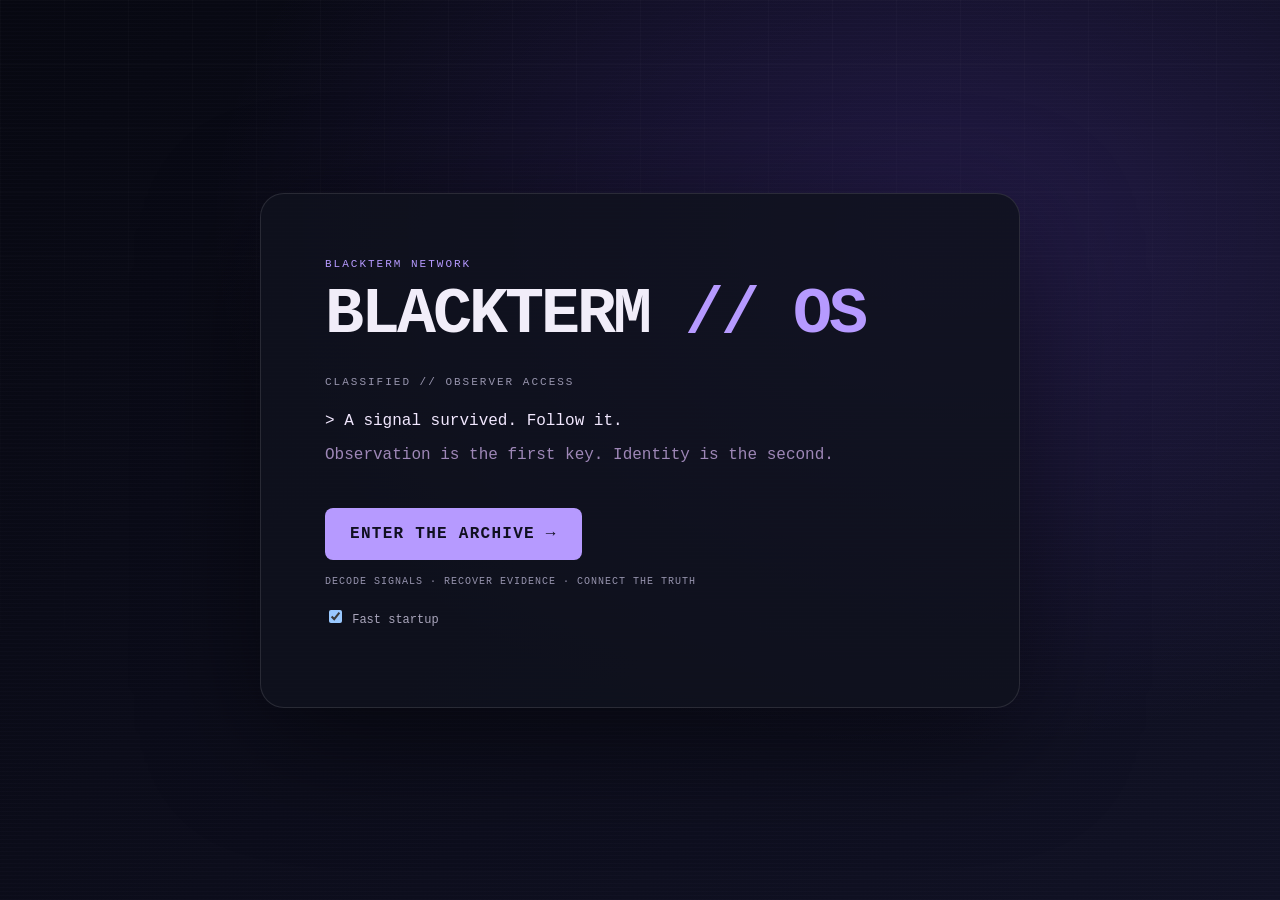
==== commit 8f2e3ecc: "Add files via upload" ====
--- a/static/index.html
+++ b/static/index.html
@@ -4,8 +4,22 @@
   <meta charset="utf-8">
   <meta name="viewport" content="width=device-width, initial-scale=1">
   <title>BLACKTERM OS // THE ARCHIVE</title>
+
+  <!-- Google Analytics 4 -->
+  <script async src="https://www.googletagmanager.com/gtag/js?id=G-EV7CFXKNCK"></script>
+  <script>
+    window.dataLayer = window.dataLayer || [];
+    function gtag() { window.dataLayer.push(arguments); }
+    window.gtag = window.gtag || gtag;
+    gtag('js', new Date());
+    gtag('config', 'G-EV7CFXKNCK', {
+      anonymize_ip: true,
+      send_page_view: true
+    });
+  </script>
   <link rel="stylesheet" href="/static/styles.css">
   <link rel="stylesheet" href="/static/os/os.css">
+  <link rel="stylesheet" href="/static/os/control-room.css">
 </head>
 <body>
   <div id="crt-poweron" class="crt-poweron hidden" aria-hidden="true">
@@ -29,9 +43,12 @@
     <div class="os-gate-card">
       <p class="eyebrow">BLACKTERM NETWORK</p>
       <h1>BLACKTERM <span>// OS</span></h1>
-      <p>&gt; Unknown observer detected.</p>
+      <div class="gate-classification">CLASSIFIED // OBSERVER ACCESS</div><p>&gt; A signal survived. Follow it.</p>
       <p class="os-muted">Observation is the first key. Identity is the second.</p>
-      <button id="begin-button">POWER ON</button>
+      <button id="begin-button">ENTER THE ARCHIVE →</button>
+      <p class="gate-caption">DECODE SIGNALS · RECOVER EVIDENCE · CONNECT THE TRUTH</p>
+      <label class="gate-fast"><input id="fast-boot" type="checkbox" checked> Fast startup</label>
+      <p id="gate-error" role="alert"></p>
     </div>
   </section>
 
@@ -81,7 +98,8 @@
     </div>
 
     <header class="os-topbar">
-      <div class="os-brand">BLACKTERM OS</div>
+      <div class="os-brand">BLACKTERM <small>// ARCHIVE</small></div>
+      <button id="launcher-button" class="launcher-button">⌕ Launch <kbd>Ctrl K</kbd></button>
       <div class="os-system-state">
         <span><i></i><strong id="living-heartbeat">ONLINE</strong></span>
         <span>MAIL <strong id="living-mail-count">0</strong></span>
@@ -95,6 +113,9 @@
     </header>
 
     <section id="desktop-icons" class="desktop-icons">
+      <button class="desktop-icon" data-open-app="mission"><span class="icon-glyph">◈</span><strong>Mission Control</strong></button>
+      <button class="desktop-icon" data-open-app="notebook"><span class="icon-glyph">✎</span><strong>Notebook</strong></button>
+      <button class="desktop-icon" data-open-app="settings"><span class="icon-glyph">⚙</span><strong>Settings</strong></button>
       <button class="desktop-icon" data-open-app="archive">
         <span class="icon-glyph">A</span><strong>Archive</strong>
       </button>
@@ -154,6 +175,9 @@
         <span id="start-codename">OBS-00000</span>
         <small>AUTHORIZED OBSERVER</small>
       </div>
+      <button data-open-app="mission">Mission Control</button>
+      <button data-open-app="notebook">Investigation Notebook</button>
+      <button data-open-app="settings">Display Settings</button>
       <button data-open-app="archive">Archive</button>
       <button data-open-app="terminal">Terminal</button>
       <button data-open-app="explorer">File Explorer</button>
@@ -212,6 +236,7 @@
 
   <!-- archive-node-002: dGhlIG1hY2hpbmUgcmVtZW1iZXJz -->
   <!-- archive-node-003-source: NOTHING -->
+  <script type="module" src="/static/analytics.js"></script>
   <script type="module" src="/static/app.js"></script>
 </body>
 </html>
--- a/static/os/control-room.css
+++ b/static/os/control-room.css
@@ -0,0 +1,71 @@
+:root { --room-accent:#b69aff; --room-glow:rgba(131,83,255,.18); --room-bg:#0b0c16; }
+:root[data-archive-theme="emerald"] { --room-accent:#79e7b5; --room-glow:rgba(28,201,129,.16); }
+:root[data-archive-theme="ice"] { --room-accent:#83d7ff; --room-glow:rgba(48,166,243,.17); }
+body { background:var(--room-bg); }
+.os-gate { background:radial-gradient(ellipse at 73% 25%,var(--room-glow),transparent 55%),linear-gradient(135deg,#070811,#111225); }
+.os-gate:before { content:""; position:absolute; inset:0; pointer-events:none; background-image:linear-gradient(#ffffff05 1px,transparent 1px),linear-gradient(90deg,#ffffff05 1px,transparent 1px); background-size:64px 64px; mask-image:linear-gradient(to bottom,#000,transparent); }
+.os-gate-card { position:relative; max-width:760px; padding:64px; border:1px solid #ffffff1c; border-radius:24px; box-shadow:0 30px 120px #0007; background:#10121edb; text-align:left; }
+.os-gate-card h1 { font-size:clamp(30px,6vw,65px); letter-spacing:-3px; color:#f1edf9; }
+.os-gate-card h1 span { color:var(--room-accent); }
+.os-gate-card .eyebrow,.gate-classification { color:var(--room-accent); letter-spacing:2px; font-size:11px; }
+.gate-classification { margin:24px 0; color:#9895ae; }
+#begin-button { padding:17px 25px; margin:28px 0 16px; background:var(--room-accent); color:#101020; border:0; border-radius:8px; font-weight:800; }
+.gate-caption { font-size:10px; letter-spacing:1px; color:#9693ad; }
+.gate-fast { display:block; margin-top:20px; font-size:12px; color:#aaa6bc; }
+#gate-error { color:#ffa6b4; max-width:440px; }
+.os-topbar { background:#0c0d17e8; backdrop-filter:blur(18px); border-bottom:1px solid #ffffff12; height:48px; padding:0 20px; }
+.os-brand { color:#f1edf9; font-weight:800; letter-spacing:1px; }
+.os-brand small { color:var(--room-accent); font-size:10px; }
+.launcher-button { background:#ffffff08; color:#bbb5cf; border:1px solid #ffffff16; border-radius:7px; padding:7px 14px; font-size:12px; }
+kbd { margin-left:20px; font-size:10px; color:#817992; }
+.desktop-wallpaper { background:radial-gradient(ellipse at 65% 35%,var(--room-glow),transparent 60%),linear-gradient(145deg,#0a0b15,#151426 75%,#0a0b15); }
+.desktop-icons { gap:16px; padding:25px; }
+.desktop-icon { border-radius:12px; transition:background .15s,transform .15s; }
+.desktop-icon:hover { background:#ffffff0b; transform:translateY(-3px); }
+.icon-glyph { border-radius:14px; background:linear-gradient(145deg,#ffffff0c,var(--room-glow)); border:1px solid #ffffff1d; color:var(--room-accent); box-shadow:0 10px 25px #0003; }
+.desktop-icon strong { color:#d6d0e3; font-size:11px; }
+.wallpaper-mark span { color:#d4cce9; letter-spacing:9px; }
+.wallpaper-mark strong { color:var(--room-accent); }
+.os-window { border:1px solid #ffffff22; border-radius:13px; background:#0e101beF; box-shadow:0 25px 85px #0008; overflow:hidden; }
+.os-window.focused { border-color:var(--room-accent); box-shadow:0 25px 85px #0008,0 0 0 1px var(--room-glow); }
+.window-titlebar { background:linear-gradient(90deg,#1b1c2d,#131521); border-bottom:1px solid #ffffff10; min-height:38px; touch-action:none; }
+.window-title { color:#ddd6ef; font-size:12px; }
+.window-controls button { border-radius:5px; }
+.window-resize-handle { touch-action:none; }
+.taskbar { background:#0c0d17ef; backdrop-filter:blur(15px); border-top:1px solid #ffffff16; }
+.start-button { color:var(--room-accent); }
+.task-button.active { border-color:var(--room-accent); background:var(--room-glow); }
+.start-menu { border:1px solid #ffffff20; background:#111321f5; border-radius:12px; max-height:calc(100dvh - 110px); overflow:auto; }
+.control-room { padding:28px; color:#e9e5f5; font-family:system-ui,sans-serif; height:100%; overflow:auto; box-sizing:border-box; background:radial-gradient(ellipse at 90% 0,var(--room-glow),transparent 55%); }
+.control-room h1 { font-size:34px; letter-spacing:-1.2px; margin:12px 0; color:#f0ecfa; }
+.control-room h2 { font-size:15px; margin-top:28px; color:#cbc3dc; }
+.room-eyebrow { font:10px monospace; letter-spacing:2px; color:var(--room-accent); }
+.room-description { font-size:13px; line-height:1.6; color:#a49cb7; }
+.room-metrics { display:grid; grid-template-columns:repeat(3,1fr); gap:12px; margin:25px 0; }
+.room-metric { padding:20px; background:#ffffff04; border:1px solid #ffffff13; border-radius:10px; }
+.room-metric small { display:block; font:10px monospace; letter-spacing:1.5px; color:#9e94b2; }
+.room-metric strong { display:block; font-size:24px; margin-top:14px; color:#e6def5; }
+.room-actions { display:flex; gap:10px; flex-wrap:wrap; margin:18px 0; }
+.room-button { padding:10px 16px; border:1px solid #ffffff22; background:#ffffff06; color:var(--room-accent); border-radius:7px; cursor:pointer; font-size:12px; display:inline-block; }
+.room-button:hover { background:var(--room-glow); border-color:var(--room-accent); }
+.room-lead { display:flex; gap:15px; align-items:center; padding:16px 0; border-bottom:1px solid #ffffff10; font-size:13px; }
+.room-lead strong { flex:1; }
+.lead-id { color:var(--room-accent); font:10px monospace; }
+.room-status { color:#9991aa; font-size:11px; line-height:1.7; margin-top:20px; }
+.room-notebook { display:block; resize:vertical; width:100%; min-height:290px; box-sizing:border-box; background:#090b14; border:1px solid #ffffff20; border-radius:9px; padding:20px; color:#ddd5ef; font:14px/1.8 monospace; }
+.room-setting { display:flex; gap:12px; align-items:center; font-size:13px; margin:25px 0; }
+.room-launcher { position:fixed; inset:0; z-index:100000; display:flex; align-items:flex-start; justify-content:center; padding-top:15vh; background:#02040ac9; backdrop-filter:blur(8px); }
+.room-launcher.hidden { display:none; }
+.launcher-card { width:min(540px,calc(100vw - 32px)); border:1px solid #ffffff26; border-radius:15px; background:#141522; box-shadow:0 30px 100px #0009; overflow:hidden; }
+.launcher-card input { box-sizing:border-box; width:100%; padding:22px; border:0; border-bottom:1px solid #ffffff14; outline:none; background:transparent; color:#eee8fa; font-size:17px; }
+.launcher-results { max-height:45vh; overflow:auto; padding:8px; }
+.launcher-result { display:block; width:100%; text-align:left; padding:13px 16px; background:transparent; color:#c8bfdc; border:0; border-radius:7px; font-size:13px; }
+.launcher-result.selected,.launcher-result:hover { background:var(--room-glow); color:var(--room-accent); }
+.launcher-hint { display:block; padding:14px 22px; border-top:1px solid #ffffff10; color:#8d849f; font-size:10px; }
+:focus-visible { outline:2px solid var(--room-accent); outline-offset:3px; }
+.archive-calm *, .archive-calm *::before,.archive-calm *::after { animation:none !important; transition:none !important; }
+.archive-calm .void-sweep,.archive-calm .packet,.archive-calm .os-toast,.archive-calm .crt-static { display:none !important; }
+html[data-fast-boot="true"] .desktop-bootstrap { display:none !important; }
+html[data-fast-boot="true"] .desktop-icons,html[data-fast-boot="true"] .desktop-icon { opacity:1 !important; visibility:visible !important; transform:none; }
+@media(prefers-reduced-motion:reduce) { *,*::before,*::after { animation:none !important; transition:none !important; scroll-behavior:auto !important; } }
+@media(max-width:700px) { .os-gate-card { padding:30px; margin:16px; } .os-topbar { padding:0 9px; gap:8px; } .os-system-state { display:none; } .os-user #os-codename { display:none; } kbd { display:none; } .os-brand small { display:none; } .desktop-icons { padding:12px; gap:9px; max-height:calc(100dvh - 110px); overflow:auto; } .wallpaper-mark { display:none; } .control-room { padding:18px; } .control-room h1 { font-size:27px; } .room-metrics { gap:6px; } .room-metric { padding:12px 8px; } .room-metric strong { font-size:17px; } .room-lead { flex-wrap:wrap; } .os-window { min-width:0 !important; min-height:180px; } .taskbar-status { display:none; } .task-buttons { overflow:auto; } }
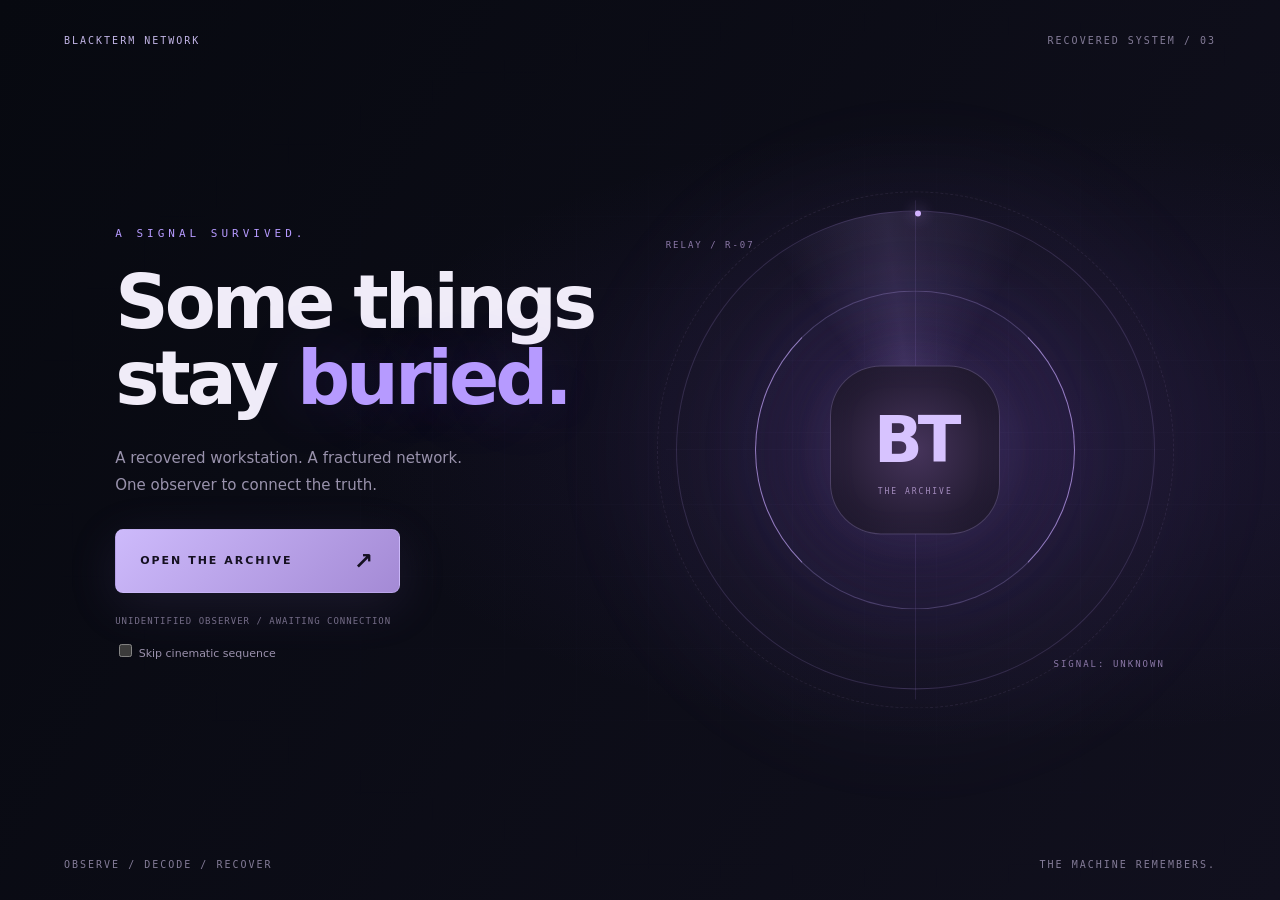
==== commit 6b3ff5a8: "Add files via upload" ====
--- a/static/index.html
+++ b/static/index.html
@@ -20,6 +20,7 @@
   <link rel="stylesheet" href="/static/styles.css">
   <link rel="stylesheet" href="/static/os/os.css">
   <link rel="stylesheet" href="/static/os/control-room.css">
+  <link rel="stylesheet" href="/static/os/desktop-v3.css">
 </head>
 <body>
   <div id="crt-poweron" class="crt-poweron hidden" aria-hidden="true">
@@ -39,16 +40,38 @@
     </div>
   </section>
 
-  <section id="gate" class="os-gate">
-    <div class="os-gate-card">
-      <p class="eyebrow">BLACKTERM NETWORK</p>
-      <h1>BLACKTERM <span>// OS</span></h1>
-      <div class="gate-classification">CLASSIFIED // OBSERVER ACCESS</div><p>&gt; A signal survived. Follow it.</p>
-      <p class="os-muted">Observation is the first key. Identity is the second.</p>
-      <button id="begin-button">ENTER THE ARCHIVE →</button>
-      <p class="gate-caption">DECODE SIGNALS · RECOVER EVIDENCE · CONNECT THE TRUTH</p>
-      <label class="gate-fast"><input id="fast-boot" type="checkbox" checked> Fast startup</label>
+  <section id="gate" class="os-gate archive-entrance" aria-label="Enter the Archive">
+    <div class="entrance-grid" aria-hidden="true"></div>
+    <div class="entrance-header"><span>BLACKTERM NETWORK</span><span>RECOVERED SYSTEM / 03</span></div>
+    <div class="entrance-copy">
+      <p class="entrance-kicker">A SIGNAL SURVIVED.</p>
+      <h1>Some things<br>stay <em>buried.</em></h1>
+      <p class="entrance-description">A recovered workstation. A fractured network.<br>One observer to connect the truth.</p>
+      <button id="begin-button" class="entrance-open">OPEN THE ARCHIVE <span>↗</span></button>
+      <div id="gate-identity" class="entrance-identity">UNIDENTIFIED OBSERVER / AWAITING CONNECTION</div>
+      <label class="gate-fast"><input id="fast-boot" type="checkbox"> Skip cinematic sequence</label>
       <p id="gate-error" role="alert"></p>
+    </div>
+    <div class="entrance-portal" aria-hidden="true">
+      <div class="portal-halo"></div><div class="portal-ring portal-ring-outer"></div><div class="portal-ring portal-ring-inner"></div>
+      <div class="portal-crosshair"></div>
+      <div class="portal-core"><span>BT</span><small>THE ARCHIVE</small></div>
+      <span class="portal-coordinate coord-one">RELAY / R-07</span><span class="portal-coordinate coord-two">SIGNAL: UNKNOWN</span>
+      <div class="portal-orbit-dot"></div>
+    </div>
+    <div class="entrance-footer"><span>OBSERVE / DECODE / RECOVER</span><span>THE MACHINE REMEMBERS.</span></div>
+  </section>
+
+  <section id="transmission-boot" class="transmission-boot hidden" role="dialog" aria-modal="true" aria-label="Connecting to the Archive">
+    <div class="transmission-lines" aria-hidden="true"></div>
+    <div class="transmission-circuit" aria-hidden="true"><i></i><i></i><i></i><i></i><div class="transmission-emblem">BT</div></div>
+    <div class="transmission-copy">
+      <p>BLACKTERM // SECURE OBSERVER CHANNEL</p>
+      <h2 id="transmission-stage" aria-live="polite">ACQUIRING SIGNAL</h2>
+      <span id="transmission-detail">Opening the observer channel</span>
+      <div class="transmission-meter"><i id="transmission-progress"></i></div>
+      <div class="transmission-readout"><span>CHANNEL INITIALIZATION</span><strong id="transmission-percent">0%</strong></div>
+      <button id="transmission-skip">Skip sequence →</button>
     </div>
   </section>
 
@@ -112,7 +135,7 @@
       </div>
     </header>
 
-    <section id="desktop-icons" class="desktop-icons">
+    <section id="desktop-icons" class="desktop-icons" aria-label="Movable desktop shortcuts">
       <button class="desktop-icon" data-open-app="mission"><span class="icon-glyph">◈</span><strong>Mission Control</strong></button>
       <button class="desktop-icon" data-open-app="notebook"><span class="icon-glyph">✎</span><strong>Notebook</strong></button>
       <button class="desktop-icon" data-open-app="settings"><span class="icon-glyph">⚙</span><strong>Settings</strong></button>
@@ -167,6 +190,7 @@
 
     </section>
 
+    <div class="desktop-layout-hint"><span>BLACKTERM WORKSPACE</span><small id="desktop-layout-status" aria-live="polite">Drag icons to arrange your desktop · Ctrl K to launch</small></div>
     <section id="window-layer" class="window-layer"></section>
     <aside id="toast-layer" class="toast-layer" aria-live="polite"></aside>
 
--- a/static/os/desktop-v3.css
+++ b/static/os/desktop-v3.css
@@ -0,0 +1,121 @@
+/* Desktop v3 replaces the left app shelf with a free-position workspace. */
+#desktop-icons.desktop-icons { inset:64px 16px 62px; width:auto; height:auto; max-height:none; display:block; padding:0; overflow:visible; pointer-events:none; }
+#desktop-icons .desktop-icon { position:absolute; width:104px; height:98px; min-height:0; padding:10px 5px; pointer-events:auto; touch-action:none; user-select:none; -webkit-user-select:none; cursor:grab; transition:background .16s,border-color .16s,box-shadow .16s; }
+#desktop-icons .desktop-icon:hover { transform:none; background:#ffffff09; border-color:#ffffff22; }
+#desktop-icons .desktop-icon:active { cursor:grabbing; }
+#desktop-icons .desktop-icon.icon-moving { z-index:9; background:var(--room-glow); border-color:var(--room-accent); box-shadow:0 20px 38px #0006; transition:none; }
+#desktop-icons .icon-glyph { width:50px; height:50px; border-radius:15px; font-size:22px; box-shadow:0 8px 20px #0005,inset 0 1px 0 #ffffff17; }
+#desktop-icons .desktop-icon strong { max-width:100%; font-size:11px; line-height:1.3; overflow-wrap:anywhere; text-shadow:0 2px 8px #000; }
+#desktop-icons .extended-app .icon-glyph { border-style:solid; }
+.desktop-layout-hint { position:absolute; left:32px; bottom:68px; z-index:4; pointer-events:none; display:flex; flex-direction:column; gap:8px; }
+.desktop-layout-hint span { font:10px monospace; letter-spacing:3px; color:#c5bbd8; }
+.desktop-layout-hint small { font:10px monospace; color:#8a829e; }
+.wallpaper-mark { left:auto; right:6%; top:auto; bottom:15%; text-align:right; opacity:.3; }
+.wallpaper-mark span { font-size:clamp(18px,3vw,42px); }
+.desktop-arrival { animation:desktopArrival .65s ease-out; }
+@keyframes desktopArrival { from { filter:brightness(1.8) blur(9px); transform:scale(1.025); } to { filter:none; transform:none; } }
+
+.archive-entrance.os-gate { position:fixed; inset:0; display:block; overflow:hidden; background:radial-gradient(ellipse at 78% 48%,#7144c523,transparent 47%),linear-gradient(120deg,#070910,#11101e); font-family:system-ui,sans-serif; color:#f2eef9; z-index:50000; }
+.archive-entrance.hidden { display:none; }
+.archive-entrance::before { display:none; }
+.entrance-grid { position:absolute; inset:0; background:linear-gradient(#bbb1ff06 1px,transparent 1px),linear-gradient(90deg,#bbb1ff06 1px,transparent 1px); background-size:72px 72px; mask-image:radial-gradient(ellipse at 70% 50%,#000,transparent 75%); }
+.entrance-header,.entrance-footer { position:absolute; left:5vw; right:5vw; display:flex; justify-content:space-between; gap:16px; font:10px monospace; letter-spacing:2px; color:#837b97; }
+.entrance-header { top:35px; }
+.entrance-header span:first-child { color:#c1b4e5; }
+.entrance-footer { bottom:30px; }
+.entrance-copy { position:absolute; top:50%; left:9vw; transform:translateY(-50%); z-index:2; }
+.entrance-kicker { color:var(--room-accent); font:11px monospace; letter-spacing:4px; margin:0 0 25px; }
+.entrance-copy h1 { font-size:clamp(45px,5.8vw,90px); line-height:1.03; letter-spacing:-4px; font-weight:650; margin:0; color:#f0ecf8; }
+.entrance-copy h1 em { font-style:normal; color:var(--room-accent); text-shadow:0 0 65px var(--room-glow); }
+.entrance-description { color:#9992ac; font-size:15px; line-height:1.8; margin:27px 0 30px; }
+.archive-entrance #begin-button { display:flex; align-items:center; justify-content:space-between; gap:46px; margin:0 0 23px; padding:18px 24px; min-width:285px; border:1px solid #cbbafa66; border-radius:8px; background:linear-gradient(135deg,#cdbafb,#a48ad5); color:#151021; font-size:11px; letter-spacing:2px; font-weight:800; box-shadow:0 12px 50px #9171ca22; cursor:pointer; transition:box-shadow .2s,transform .2s; }
+.archive-entrance #begin-button:hover { box-shadow:0 15px 60px #9171ca55; transform:translateY(-2px); }
+.archive-entrance #begin-button span { font-size:23px; }
+.archive-entrance #begin-button:disabled { opacity:.6; cursor:wait; }
+.entrance-identity { font:9px monospace; color:#756d88; letter-spacing:1px; }
+.archive-entrance .gate-fast { font-size:11px; color:#9b91ad; margin-top:15px; }
+.archive-entrance #gate-error { font-size:13px; line-height:1.6; max-width:340px; }
+.entrance-portal { position:absolute; width:min(39vw,570px); aspect-ratio:1; right:9vw; top:50%; transform:translateY(-50%); }
+.portal-halo { position:absolute; inset:-25%; border-radius:50%; background:radial-gradient(circle,#b892fb1a,transparent 65%); filter:blur(25px); animation:portalBreath 5s ease-in-out infinite; }
+.portal-ring { position:absolute; border-radius:50%; }
+.portal-ring-outer { inset:2%; border:1px solid #ac8edd30; outline:1px dashed #b9a1e21a; outline-offset:18px; background:conic-gradient(from 90deg,transparent 0 65%,#b295ec25 73%,transparent 83%); animation:portalRotate 30s linear infinite; }
+.portal-ring-inner { inset:18%; border:1px solid #c0a5fc48; border-left-color:#c8a8ffb3; border-right-color:#c8a8ffb3; box-shadow:0 0 70px #9562ee10,inset 0 0 60px #9562ee12; animation:portalRotate 18s linear infinite reverse; }
+.portal-crosshair { position:absolute; inset:0; background:linear-gradient(90deg,transparent calc(50% - .5px),#ab8ce920 50%,transparent calc(50% + .5px)),linear-gradient(transparent calc(50% - .5px),#ab8ce920 50%,transparent calc(50% + .5px)); }
+.portal-core { position:absolute; inset:33%; display:flex; flex-direction:column; justify-content:center; align-items:center; border:1px solid #c5abff44; border-radius:30%; background:radial-gradient(circle,#46345b,#13101f); box-shadow:0 0 90px #9562ee33,inset 0 0 30px #c4a2ff0d; }
+.portal-core span { font-size:clamp(35px,5vw,64px); font-weight:800; letter-spacing:-5px; color:#d7c3ff; }
+.portal-core small { font:8px monospace; letter-spacing:2px; color:#a38bbd; margin-top:10px; }
+.portal-coordinate { position:absolute; font:9px monospace; color:#8b78a7; letter-spacing:2px; }
+.coord-one { top:8%; left:0; }
+.coord-two { bottom:6%; right:0; }
+.portal-orbit-dot { position:absolute; width:6px; height:6px; background:#d1b2ff; border-radius:50%; left:50%; top:2%; box-shadow:0 0 15px #c399ff; transform-origin:0 calc(min(39vw,570px) * .48); animation:portalRotate 30s linear infinite; }
+.gate-engaged .entrance-portal { filter:brightness(1.8); transition:filter .5s; }
+@keyframes portalRotate { to { transform:rotate(360deg); } }
+@keyframes portalBreath { 50% { opacity:.45; transform:scale(.9); } }
+
+.transmission-boot { position:fixed; inset:0; z-index:100010; background:#06070ef5; backdrop-filter:blur(25px); display:flex; flex-direction:column; justify-content:center; align-items:center; font-family:system-ui,sans-serif; color:#e8def8; overflow:hidden; transition:opacity .55s,transform .55s,filter .55s; }
+.transmission-boot.hidden { display:none; }
+.transmission-lines { position:absolute; inset:0; background:repeating-linear-gradient(90deg,transparent 0 119px,#a286e60b 120px),radial-gradient(ellipse at 50% 38%,#8a55d522,transparent 60%); }
+.transmission-lines::before { content:""; position:absolute; inset:-50%; background:conic-gradient(from 0deg,transparent 0 96%,#bf99ff18); animation:portalRotate 4s linear infinite; }
+.transmission-circuit { position:relative; width:260px; height:260px; margin-bottom:38px; }
+.transmission-circuit i { position:absolute; border:1px solid #ae8ee443; border-radius:50%; inset:0; animation:portalRotate 5s linear infinite; }
+.transmission-circuit i:nth-child(1) { border-style:dashed; }
+.transmission-circuit i:nth-child(2) { inset:22px; border-width:2px; border-left-color:#d4b6ff; border-right-color:transparent; animation-duration:3s; }
+.transmission-circuit i:nth-child(3) { inset:45px; border-top-color:#bb93ff; animation-direction:reverse; animation-duration:4s; }
+.transmission-circuit i:nth-child(4) { inset:62px; border-color:#b190e530; box-shadow:0 0 40px #905ec51c; }
+.transmission-emblem { position:absolute; inset:78px; display:grid; place-items:center; color:#d9c4ff; font-size:36px; font-weight:800; letter-spacing:-3px; border-radius:25px; background:#39254877; border:1px solid #bd94f533; box-shadow:0 0 40px #ae76fe23; }
+.transmission-copy { position:relative; width:min(440px,calc(100vw - 48px)); text-align:center; }
+.transmission-copy > p { font:9px monospace; letter-spacing:2px; color:#89779f; }
+.transmission-copy h2 { color:#d8c8ef; font-size:20px; letter-spacing:2px; margin:16px 0; }
+#transmission-detail { font-size:12px; color:#91849f; }
+.transmission-meter { height:2px; background:#b99adc15; margin-top:32px; overflow:hidden; }
+.transmission-meter i { display:block; height:100%; background:linear-gradient(90deg,#7847ab,#dac0ff); box-shadow:0 0 16px #c798ff; width:0; transition:width .65s; }
+.transmission-readout { display:flex; justify-content:space-between; margin-top:12px; font:9px monospace; letter-spacing:1px; color:#7e6d93; }
+#transmission-percent { color:#c6a8e9; }
+#transmission-skip { margin-top:26px; padding:10px 15px; border:1px solid #a48bc526; color:#ac98c2; font-size:11px; border-radius:5px; background:transparent; cursor:pointer; }
+.transmission-boot[data-phase="decode"] .transmission-emblem { animation:signalFlicker .6s steps(2,end) 2; }
+.transmission-boot[data-phase="open"] .transmission-circuit { filter:brightness(1.5); transition:filter .5s; }
+.transmission-boot[data-phase="granted"] .transmission-circuit { filter:brightness(2); transform:scale(1.12); transition:transform .6s,filter .6s; }
+.transmission-boot[data-phase="granted"] h2 { color:#d8f8dc; }
+.transmission-exit { opacity:0; transform:scale(1.07); filter:blur(8px); pointer-events:none; }
+@keyframes signalFlicker { 30% { opacity:.45; transform:translateX(2px); } 60% { opacity:1; transform:translateX(-2px); } }
+@media(max-width:700px) {
+ #desktop-icons.desktop-icons { inset:62px 8px 64px; overflow-y:auto; overflow-x:hidden; pointer-events:auto; }
+ #desktop-icons.desktop-icons::after { content:""; position:absolute; top:var(--desktop-board-height,100%); width:1px; height:1px; pointer-events:none; }
+ .desktop-layout-hint { left:16px; bottom:49px; }
+ .desktop-layout-hint span { display:none; }
+ .desktop-layout-hint small { font-size:8px; }
+ .entrance-header,.entrance-footer { font-size:8px; letter-spacing:1px; left:22px; right:22px; }
+ .entrance-header { top:25px; }
+ .entrance-footer { bottom:22px; }
+ .entrance-footer span:last-child { display:none; }
+ .entrance-copy { top:51%; left:30px; right:26px; }
+ .entrance-copy h1 { font-size:55px; letter-spacing:-3px; }
+ .entrance-description { font-size:13px; }
+ .entrance-portal { width:270px; right:-125px; top:30%; opacity:.18; }
+ .portal-coordinate { display:none; }
+ .archive-entrance #begin-button { min-width:265px; }
+ .transmission-circuit { width:220px; height:220px; margin-bottom:25px; }
+ .transmission-emblem { inset:66px; font-size:30px; }
+ .transmission-copy h2 { font-size:16px; }
+}
+@media(max-height:600px) { .entrance-copy h1 { font-size:42px; } .entrance-description { margin:15px 0; } .entrance-kicker { margin-bottom:12px; } .entrance-header { top:15px; } .entrance-footer { bottom:12px; } .transmission-circuit { width:165px; height:165px; margin-bottom:8px; } .transmission-emblem { inset:50px; font-size:26px; } .transmission-meter { margin-top:15px; } }
+@media(prefers-reduced-motion:reduce) { .desktop-arrival { animation:none; } .portal-halo,.portal-ring,.portal-orbit-dot,.transmission-circuit i,.transmission-lines::before { animation:none; } }
+
+.window-layer { inset:48px 0 44px; }
+/* Keep the desktop readable and avoid repainting a full-screen animated blur. */
+.wallpaper-mark { position:absolute; right:5%; bottom:12%; top:auto; left:auto; transform:none; opacity:.18; }
+.wallpaper-mark span { font-size:26px; letter-spacing:7px; }
+.wallpaper-mark strong { font-size:24px; letter-spacing:4px; text-shadow:none; margin-top:8px; }
+.wallpaper-mark small { font-size:8px; letter-spacing:2px; }
+.desktop-wallpaper .void-sweep { display:none; }
+.desktop-wallpaper .void-orbit,.desktop-wallpaper .void-dust { animation:none; }
+.os-topbar,.taskbar { backdrop-filter:none; background:#0c0d17; }
+#desktop-icons .story-file-icon strong { font-size:10px; letter-spacing:0; }
+@media(max-width:700px) { .wallpaper-mark { display:none; } }
+
+@media(max-width:700px) {
+ .os-topbar { display:flex; flex-direction:row; justify-content:space-between; height:48px; padding:0 16px; }
+ .os-topbar .os-brand { display:block; font-size:12px; }
+ .os-topbar .launcher-button { display:block; font-size:10px; padding:6px 10px; }
+ .os-topbar .os-user { display:none; }
+}
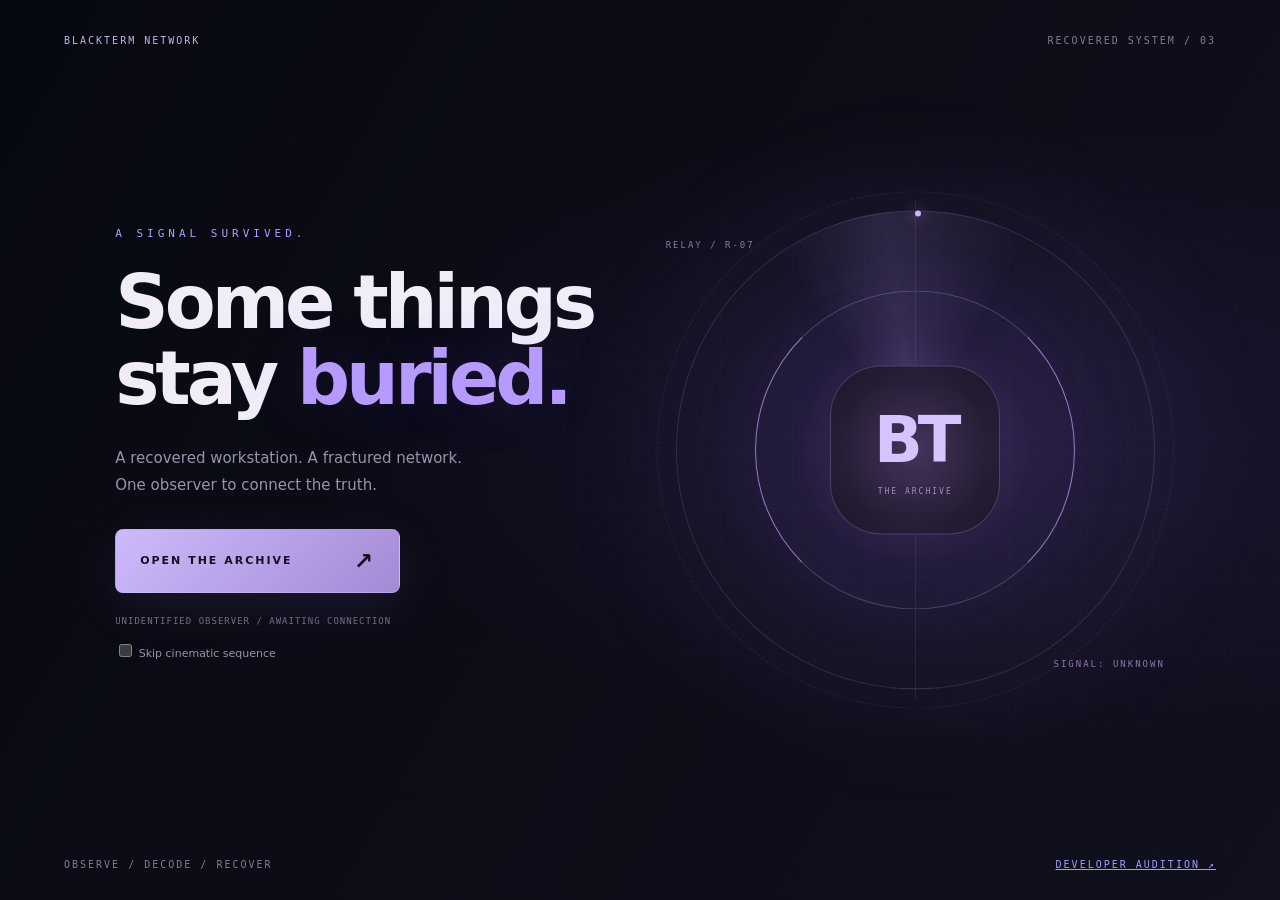
==== commit 11a7b5d0: "Add files via upload" ====
--- a/static/index.html
+++ b/static/index.html
@@ -59,7 +59,7 @@
       <span class="portal-coordinate coord-one">RELAY / R-07</span><span class="portal-coordinate coord-two">SIGNAL: UNKNOWN</span>
       <div class="portal-orbit-dot"></div>
     </div>
-    <div class="entrance-footer"><span>OBSERVE / DECODE / RECOVER</span><span>THE MACHINE REMEMBERS.</span></div>
+    <div class="entrance-footer"><span>OBSERVE / DECODE / RECOVER</span><a href="/recruitment" class="recruitment-entry-link">DEVELOPER AUDITION ↗</a></div>
   </section>
 
   <section id="transmission-boot" class="transmission-boot hidden" role="dialog" aria-modal="true" aria-label="Connecting to the Archive">
@@ -136,6 +136,7 @@
     </header>
 
     <section id="desktop-icons" class="desktop-icons" aria-label="Movable desktop shortcuts">
+      <button class="desktop-icon extended-app" data-open-app="recruitment"><span class="icon-glyph">⌘</span><strong>Dev Audition</strong></button>
       <button class="desktop-icon" data-open-app="mission"><span class="icon-glyph">◈</span><strong>Mission Control</strong></button>
       <button class="desktop-icon" data-open-app="notebook"><span class="icon-glyph">✎</span><strong>Notebook</strong></button>
       <button class="desktop-icon" data-open-app="settings"><span class="icon-glyph">⚙</span><strong>Settings</strong></button>
@@ -199,6 +200,7 @@
         <span id="start-codename">OBS-00000</span>
         <small>AUTHORIZED OBSERVER</small>
       </div>
+      <button data-open-app="recruitment">Developer Audition</button>
       <button data-open-app="mission">Mission Control</button>
       <button data-open-app="notebook">Investigation Notebook</button>
       <button data-open-app="settings">Display Settings</button>
@@ -220,6 +222,7 @@
       <button data-open-app="search">Search Index</button>
 
       <a href="/admin">Archive Studio</a>
+      <a href="/recruitment/review">Candidate Review</a>
     </aside>
 
     <footer class="taskbar">
